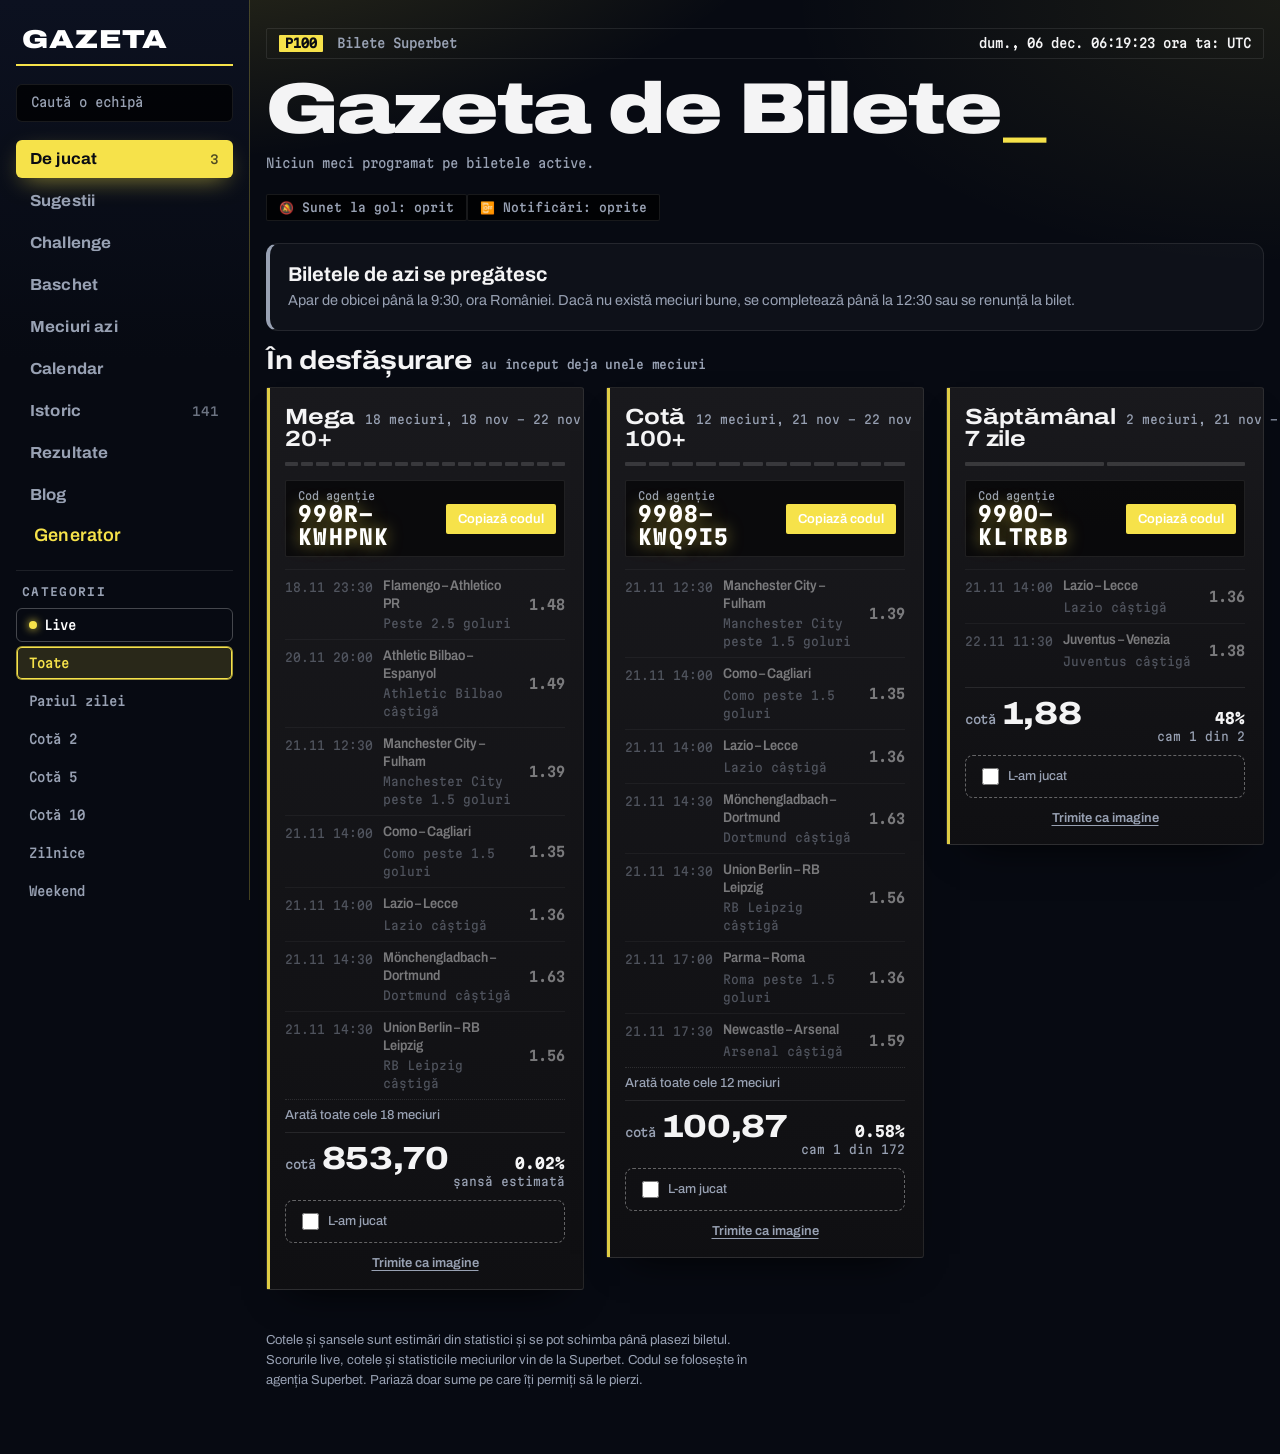
==== index.html @ df2052eb "Site: paletă bleumarin + galben pe tot site-ul Co-Authored-By: Claude Sonnet 5.5 <noreply@anthropic." ====
<!doctype html>
<html lang="ro">
<head>
<meta charset="utf-8">
<meta name="viewport" content="width=device-width, initial-scale=1, viewport-fit=cover">
<title>Gazeta de Bilete</title>
<meta name="theme-color" content="#070a12">
<meta name="description" content="Biletele zilnice, codurile de agenție și scorurile live.">
<link rel="manifest" href="manifest.webmanifest">
<link rel="icon" type="image/png" sizes="192x192" href="icon-192.png">
<link rel="apple-touch-icon" href="icon-192.png">
<meta name="apple-mobile-web-app-capable" content="yes">
<meta name="apple-mobile-web-app-status-bar-style" content="black-translucent">
<meta name="apple-mobile-web-app-title" content="Gazeta">
<link rel="preconnect" href="https://fonts.googleapis.com">
<link rel="preconnect" href="https://fonts.gstatic.com" crossorigin>
<link href="https://fonts.googleapis.com/css2?family=Archivo:wdth,wght@62..125,400..900&family=Martian+Mono:wdth,wght@87.5..112.5,400..700&display=swap" rel="stylesheet">
<link rel="stylesheet" href="style.css?v=83">
</head>
<body>
<div class="wrap">
  <div class="ttx" aria-hidden="true"><span class="pg">P100</span><span class="nm">Bilete Superbet</span><span class="ck" id="ttx-ck"></span></div>
  <header class="head">
    <div>
      <h1>Gazeta de Bilete</h1>
      <p class="next" id="next">Se încarcă biletele…</p>
    </div>
    <div class="board" aria-label="Scor bilete">
      <div class="p"><b id="s-p">–</b><span>de jucat</span></div>
      <div class="w"><b id="s-w">–</b><span>câștigate</span></div>
      <div class="l"><b id="s-l">–</b><span>pierdute</span></div>
    </div>
  </header>

  <div class="bar">
    <div class="tabs" role="tablist" id="tabs">
      <button role="tab" data-tab="p" aria-selected="true">De jucat<span class="n" id="n-p"></span></button>
      <button role="tab" data-tab="s" aria-selected="false">Sugestii</button>
      <button role="tab" data-tab="x" aria-selected="false">Challenge</button>
      <button role="tab" data-tab="k" aria-selected="false">Baschet<span class="n" id="n-k"></span></button>
      <button role="tab" data-tab="m" aria-selected="false">Meciuri azi</button>
      <button role="tab" data-tab="c" aria-selected="false">Calendar</button>
      <button role="tab" data-tab="h" aria-selected="false">Istoric<span class="n" id="n-h"></span></button>
      <button role="tab" data-tab="r" aria-selected="false">Rezultate</button>
      <button role="tab" data-tab="b" aria-selected="false">Blog</button>
      <a class="tablink" href="generator.html">Generator</a>
    </div>
    <div class="chips" id="chips" aria-label="Tip bilet"></div>
    <input class="search" id="q" type="search" placeholder="Caută o echipă" aria-label="Caută o echipă">
  </div>

  <main id="list"></main>

  <footer>Cotele și șansele sunt estimări din statistici și se pot schimba până plasezi biletul. Scorurile live, cotele și statisticile meciurilor vin de la Superbet. Codul se folosește în agenția Superbet. Pariază doar sume pe care îți permiți să le pierzi.</footer>
</div>

<div class="sheet" id="sheet" hidden>
  <div class="sheet-bg" data-close></div>
  <div class="sheet-card" role="dialog" aria-modal="true" aria-labelledby="sh-title">
    <button class="sheet-x" type="button" data-close aria-label="Închide">×</button>
    <div id="sheet-body"></div>
  </div>
</div>

<div class="toast" id="toast" role="status"></div>
<script src="app.js?v=83"></script>
</body>
</html>
---- style.css ----
:root{
  --pitch:#070a12; --pitch-2:#0e131f; --line:rgba(255,255,255,.09);
  --chalk:#f4f4f5; --chalk-dim:#98a1b3;
  --paper:#0e131f; --ink:#f4f4f5; --ink-dim:#98a1b3; --rule:rgba(255,255,255,.12); --dark:#05070d;
  --flood:#f6e24a; --cyan:#f6e24a; --pitch-deep:#05070d; --won:#18c97f; --lost:#ff6b4a;
  --display:"Archivo",system-ui,sans-serif;
  --ui:"Archivo",system-ui,sans-serif;
  --slip:"Martian Mono",ui-monospace,Menlo,Consolas,monospace;
}
*{box-sizing:border-box}
[hidden]{display:none!important}
html{-webkit-text-size-adjust:100%}
body{margin:0;min-height:100vh;color:var(--chalk);font:16px/1.5 var(--ui);
  background:radial-gradient(900px 420px at 15% -120px,rgba(246,226,74,.16),transparent 70%),linear-gradient(rgba(255,255,255,.045) 1px,transparent 1px) 0 0/32px 32px,linear-gradient(90deg,rgba(255,255,255,.045) 1px,transparent 1px) 0 0/32px 32px,var(--pitch);background-attachment:fixed;}
button{font:inherit;color:inherit}
:focus-visible{outline:2px solid var(--flood);outline-offset:2px}
.wrap{max-width:1180px;margin:0 auto;padding:28px 16px 64px}

/* header / scoreboard */
.head{display:grid;grid-template-columns:1fr auto;gap:20px 32px;align-items:end;margin-bottom:28px}
h1{font:800 clamp(44px,9vw,84px)/.86 var(--display);margin:0;letter-spacing:-.01em;text-transform:none}
.next{margin-top:12px;color:var(--chalk-dim);font-size:15px;max-width:52ch}
.next strong{color:var(--chalk);font-weight:600}
.next .cd{color:var(--flood);font-weight:600;font-variant-numeric:tabular-nums}
.board{display:flex;align-items:stretch;border:1px solid var(--line);border-radius:10px;background:rgba(0,0,0,.25);overflow:hidden}
.board div{padding:10px 18px;text-align:center}
.board div+div{border-left:1px solid var(--line)}
.board b{display:block;font:700 44px/1 var(--display);font-variant-numeric:tabular-nums}
.board span{font-size:13px;color:var(--chalk-dim)}
.board .w b{color:#3ee39a}.board .l b{color:#ff7380}
.board .p b{color:var(--flood)}

/* controls */
.bar{display:flex;flex-wrap:wrap;gap:10px 16px;align-items:center;margin-bottom:22px;position:sticky;top:0;z-index:5;padding:10px 0;background:linear-gradient(var(--pitch) 70%,transparent)}
.tabs{display:flex;background:rgba(0,0,0,.3);border-radius:999px;padding:4px}
.tabs button{border:0;background:none;padding:8px 18px;border-radius:999px;cursor:pointer;font:600 18px/1 var(--display);letter-spacing:.01em;color:var(--chalk-dim)}
.tabs button[aria-selected=true]{background:var(--chalk);color:var(--pitch)}
.tabs .n{font-weight:500;opacity:.7;margin-left:4px}
.chips{display:flex;gap:6px;flex-wrap:wrap}
.chips button{border:1px solid var(--line);background:none;border-radius:999px;padding:5px 12px;font-size:14px;cursor:pointer;color:var(--chalk-dim)}
.chips button[aria-pressed=true]{border-color:var(--flood);color:var(--flood)}
.search{margin-left:auto;flex:0 1 220px;min-width:150px;background:rgba(0,0,0,.3);border:1px solid var(--line);border-radius:999px;color:var(--chalk);padding:8px 14px;font:inherit;font-size:14px}
.search::placeholder{color:var(--chalk-dim)}

/* day groups */
.day{margin:6px 0 30px}
.day h2{font:700 26px/1 var(--display);margin:0 0 14px;display:flex;flex-wrap:wrap;align-items:baseline;gap:4px 10px}
.day h2 small{font:500 15px var(--ui);color:var(--chalk-dim)}
.grid{display:grid;grid-template-columns:repeat(auto-fill,minmax(310px,1fr));gap:22px;align-items:start}

/* the slip */
.slip{position:relative;background:var(--paper);color:var(--ink);font-family:var(--slip);font-size:13px;
  padding:18px 18px 26px;border-radius:4px 4px 0 0;box-shadow:0 14px 30px -18px rgba(0,0,0,.7);
  --zz:8px;
  -webkit-mask:linear-gradient(#000 0 0) top/100% calc(100% - var(--zz)) no-repeat,
    conic-gradient(from -45deg at bottom,#0000,#000 1deg 89deg,#0000 90deg) bottom/calc(2*var(--zz)) var(--zz) repeat-x;
          mask:linear-gradient(#000 0 0) top/100% calc(100% - var(--zz)) no-repeat,
    conic-gradient(from -45deg at bottom,#0000,#000 1deg 89deg,#0000 90deg) bottom/calc(2*var(--zz)) var(--zz) repeat-x;}
.slip-top{display:flex;justify-content:space-between;align-items:baseline;gap:10px}
.slip-tip{font:700 22px/1 var(--display);letter-spacing:.01em}
.slip-date{color:var(--ink-dim);font-size:12px;white-space:nowrap}
.code{margin:14px 0 12px;display:flex;align-items:center;gap:10px;border:1.5px dashed var(--rule);border-radius:6px;padding:8px 8px 8px 12px}
.code .lbl{font-size:11px;color:var(--ink-dim);line-height:1.2}
.code .pin{font-size:21px;font-weight:700;letter-spacing:.06em;line-height:1.1}
.code button{margin-left:auto;border:0;background:var(--ink);color:var(--paper);border-radius:5px;padding:8px 12px;font:600 13px var(--ui);cursor:pointer;white-space:nowrap}
.code button.ok{background:var(--won)}
.code.none{color:var(--ink-dim);font-size:12px;justify-content:center}
.legs{list-style:none;margin:0;padding:0}
.legs li{display:grid;grid-template-columns:auto 1fr auto;gap:2px 10px;padding:7px 0;border-top:1px dotted var(--rule)}
.legs .t{color:var(--ink-dim);font-size:12px;padding-top:1px;font-variant-numeric:tabular-nums}
.legs .m{font-family:var(--ui);font-weight:600;font-size:14px;line-height:1.25}
.legs .s{grid-column:2;color:#a3abbb;font-size:12px}
.legs .o{grid-row:1/3;grid-column:3;font-weight:600;font-size:14px;align-self:center}
.legs li.past{opacity:.45}
.more{display:block;width:100%;border:0;border-top:1px dotted var(--rule);background:none;padding:8px 0 0;font:500 13px var(--ui);color:var(--ink-dim);cursor:pointer;text-align:left}
.tot{margin-top:10px;padding-top:10px;border-top:2px solid var(--ink);display:flex;justify-content:space-between;align-items:baseline}
.tot .c{font:800 32px/1 var(--display)}
.tot .c small{font:500 12px var(--slip);color:var(--ink-dim);margin-right:6px}
.tot .p{text-align:right;font-size:12px;color:var(--ink-dim);line-height:1.3}
.tot .p b{display:block;color:var(--ink);font-size:15px}
.rez{margin-top:10px;font-size:12px;color:#a3abbb;line-height:1.45}
.tot{position:relative}
.stamp{position:absolute;top:2px;right:0;transform:rotate(-12deg);font:800 24px/1 var(--display);letter-spacing:.06em;
  padding:5px 10px;border:3px solid currentColor;border-radius:6px;opacity:.82;pointer-events:none;mix-blend-mode:multiply}
.stamp.won{color:var(--won)}.stamp.lost{color:var(--lost)}
.slip.settled .code{opacity:.55}
.slip.settled .code button{display:none}
.slip.settled .tot .p{visibility:hidden}
@media (prefers-reduced-motion:no-preference){
  .stamp{animation:thump .45s cubic-bezier(.2,1.6,.4,1) both;animation-delay:var(--d,0s)}
  @keyframes thump{from{transform:rotate(-12deg) scale(1.8);opacity:0}to{transform:rotate(-12deg) scale(1);opacity:.82}}
}

/* live */
.legs .lv{grid-column:2;font:600 12px var(--ui);display:none}
.legs .lv.on{display:block}
.legs .lv.live{color:#ffb547}.legs .lv.fin{color:var(--ink-dim)}
.legs li[data-res] .o::after{display:inline-block;width:16px;margin-left:6px;text-align:center;font-family:var(--ui);font-weight:800}
.legs li[data-res=won] .o::after{content:"✓";color:var(--won)}
.legs li[data-res=lost] .o::after{content:"✗";color:var(--lost)}
.legs li[data-res=ok] .o::after{content:"●";color:var(--won);font-size:11px}
.legs li[data-res=no] .o::after{content:"●";color:var(--lost);font-size:11px}
.legs li[data-res=lost] .m{text-decoration:line-through;text-decoration-color:var(--lost)}

.legs li.livenow{background:linear-gradient(90deg,rgba(242,194,48,.18),transparent 70%);margin:0 -6px;padding-left:6px;padding-right:6px}
@media (prefers-reduced-motion:no-preference){.legs li[data-res=ok] .o::after,.legs li[data-res=no] .o::after{animation:blink 1.6s ease-in-out infinite}@keyframes blink{50%{opacity:.25}}}
.prog{margin-top:10px;font:600 13px var(--ui);display:none;padding:7px 10px;border-radius:6px;background:rgba(255,255,255,.07)}
.prog.on{display:block}
.prog.bad{background:#fde0e2;color:#b51f2c}.prog.good{background:#d4f3e5;color:#007a4d}
.dot{display:inline-block;width:8px;height:8px;border-radius:50%;background:#e04f3f;margin-right:6px;vertical-align:1px}
@media (prefers-reduced-motion:no-preference){.dot{animation:blink 1.2s infinite}}

.legs li[data-res=won]{background:linear-gradient(90deg,rgba(33,137,79,.16),transparent 75%);box-shadow:inset 3px 0 var(--won);margin:0 -6px;padding-left:9px;padding-right:6px;opacity:1}
.legs li[data-res=lost]{background:linear-gradient(90deg,rgba(198,61,51,.16),transparent 75%);box-shadow:inset 3px 0 var(--lost);margin:0 -6px;padding-left:9px;padding-right:6px}
.legs li[data-res=won] .lv{color:var(--won)}.legs li[data-res=lost] .lv{color:var(--lost)}
.prog .cnt{display:flex;flex-wrap:wrap;gap:4px 12px}
.prog .cw{color:var(--won)}.prog .cl{color:var(--lost)}.prog .co{color:#ffb547}.prog .ct{color:var(--ink-dim)}
.prog .why{margin-top:3px;font-weight:500}
.prog.bad,.prog.good{background:rgba(255,255,255,.07);color:var(--ink)}

.empty{border:1.5px dashed var(--line);border-radius:10px;padding:28px;text-align:center;color:var(--chalk-dim)}
.err{background:rgba(198,61,51,.15);border:1px solid rgba(198,61,51,.5);border-radius:10px;padding:16px;color:#ffd5d0}
footer{margin-top:40px;color:var(--chalk-dim);font-size:13px;max-width:70ch;line-height:1.55}
.toast{position:fixed;left:50%;bottom:22px;transform:translate(-50%,20px);background:var(--flood);color:#0a0c12;font-weight:600;padding:10px 16px;border-radius:999px;opacity:0;transition:.2s;pointer-events:none;z-index:9}
.toast.on{opacity:1;transform:translate(-50%,0)}

@media (max-width:640px){
  .head{grid-template-columns:1fr}
  .board{justify-self:stretch}.board div{flex:1;padding:8px 6px}.board b{font-size:34px}
  .search{margin-left:0;flex:1 1 100%}
  .chips{flex-wrap:nowrap;overflow-x:auto;width:100%;scrollbar-width:none;padding-bottom:2px}
  .chips button{flex:0 0 auto}
  .grid{grid-template-columns:1fr}
}

/* ---- v7: tabs on phones, calendar, builder, sheet ---- */
.legs li{cursor:pointer}
.legs li:hover .m{text-decoration:underline;text-decoration-thickness:1px;text-underline-offset:2px}
.legs li[data-res=lost]:hover .m{text-decoration:line-through}
.slip-tip .sport{font:600 11px var(--ui);background:var(--ink);color:var(--paper);border-radius:4px;padding:2px 6px;margin-left:8px;vertical-align:4px}
.slip.cal{padding-bottom:22px}
.slip.cal .legs li:first-child{border-top:0}
.slip.cal .legs .s{font-size:11.5px;color:var(--ink-dim)}
.intro{color:var(--chalk-dim);max-width:62ch;margin:0 0 20px}
.livebadge{color:#ffb3a8;font-weight:600}
body.noscroll{overflow:hidden}

/* builder */

/* sheet */
.sheet{position:fixed;inset:0;z-index:20;display:flex;align-items:flex-end;justify-content:center}
.sheet-bg{position:absolute;inset:0;background:rgba(5,15,10,.6)}
.sheet-card{position:relative;background:var(--paper);color:var(--ink);width:min(560px,100%);max-height:88vh;overflow:auto;border-radius:14px 14px 0 0;padding:22px 20px calc(24px + env(safe-area-inset-bottom))}
@media (min-width:700px){.sheet{align-items:center}.sheet-card{border-radius:14px}}
@media (prefers-reduced-motion:no-preference){.sheet-card{animation:up .22s ease-out}@keyframes up{from{transform:translateY(30px);opacity:0}}}
.sheet-x{position:absolute;top:10px;right:12px;border:0;background:none;font-size:28px;line-height:1;cursor:pointer;color:var(--ink-dim);padding:4px 8px}
.sheet h3{font:700 28px/1.05 var(--display);margin:0 36px 4px 0}
.sheet .when{margin:0;color:var(--ink-dim);font-size:14px}
.sh-live{margin-top:8px;font:600 15px var(--ui);color:#ffb547}
.sh-live:empty{display:none}
.sh-sec{margin-top:16px}
.sh-sec h4{font:600 13px var(--ui);color:var(--ink-dim);margin:14px 0 6px}
.sh-picks{list-style:none;margin:0;padding:0;font-size:14px}
.sh-picks li{display:flex;justify-content:space-between;gap:10px;padding:6px 0;border-top:1px dotted var(--rule)}
.sh-picks .k{font-weight:600}.sh-picks .v{font-family:var(--slip);font-size:13px}
.sheet .why{margin:0 0 6px;font-size:14px;line-height:1.45}
.sheet .note{color:var(--ink-dim);font-size:13px}
.sheet .comp,.sheet .ref{font-size:14px;margin:6px 0}
.sh-stats{display:grid;gap:10px}
.sh-stats .row{display:grid;grid-template-columns:3.5em 1fr 3.5em;align-items:center;row-gap:4px;font-size:13px}
.sh-stats .row .a{font:600 14px var(--slip)}.sh-stats .row .b{font:600 14px var(--slip);text-align:right}
.sh-stats .row .l{text-align:center;color:#a3abbb}
.sh-stats .row.hd span{font:600 12px var(--ui);color:var(--ink-dim)}
.sh-stats .row.hd .a,.sh-stats .row.hd .b{white-space:nowrap;overflow:visible}
.sh-stats .row.hd{grid-template-columns:1fr 1fr}.sh-stats .row.hd .l{display:none}
.bar2{grid-column:1/4;display:flex;gap:3px;height:5px}
.bar2 i{display:block;border-radius:3px}.bar2 .ba{background:var(--ink)}.bar2 .bb{background:#77777f}
.blist{font:13px/1.55 var(--slip);background:rgba(255,255,255,.07);border-radius:6px;padding:10px 12px;white-space:pre-wrap;margin:10px 0 12px}
.btnrow{display:flex;gap:8px;flex-wrap:wrap}
.btn{background:var(--ink);color:var(--paper)}
.btn.ghost{color:var(--ink)}

@media (max-width:640px){
  .tabs{width:100%;overflow-x:auto;scrollbar-width:none}
  .tabs button{flex:0 0 auto;padding:8px 14px;font-size:17px}
  .wrap{padding-bottom:110px}
}

/* ---- v8: hero, meter, ticker, goal, share, confetti ---- */
.hero{position:relative;display:grid;grid-template-columns:1fr auto;gap:18px 28px;align-items:center;margin:4px 0 34px;padding:24px 24px 20px;border-radius:16px;
  background:var(--flood);color:#0a0c12;box-shadow:0 20px 40px -24px rgba(0,0,0,.8);overflow:hidden}
.hero::after{content:"";position:absolute;right:-60px;top:-60px;width:220px;height:220px;border-radius:50%;border:28px solid rgba(255,255,255,.18);pointer-events:none}
.hero-k{font:600 14px var(--ui);opacity:.75}
.hero-tip{font:800 clamp(30px,5vw,44px)/1 var(--display);margin:2px 0 12px}
.hero-cd{display:flex;gap:8px}
.hero-cd .u{background:#0a0c12;color:var(--flood);border-radius:10px;min-width:64px;padding:8px 6px 6px;text-align:center}
.hero-cd b{display:block;font:800 40px/1 var(--display);font-variant-numeric:tabular-nums}
.hero-cd span{font:500 11px var(--ui);color:rgba(255,255,255,.25)}
.hero-sub{margin-top:10px;font:500 14px var(--ui)}
.hero-r{display:flex;flex-direction:column;align-items:flex-end;gap:10px;position:relative;z-index:1}
.hero-nums{display:flex;gap:18px;text-align:right}
.hero-nums b{display:block;font:800 46px/1 var(--display)}
.hero-nums span{font:500 13px var(--ui);opacity:.75}
.hero-code{border:0;background:#0a0c12;color:#ffffff;border-radius:10px;padding:8px 14px;cursor:pointer;display:flex;gap:10px;align-items:baseline}
.hero-code span{font:500 12px var(--ui);color:rgba(255,255,255,.25)}.hero-code b{font:700 20px var(--slip);letter-spacing:.05em}
.hero-legs{grid-column:1/-1;display:flex;flex-wrap:wrap;gap:6px}
.hero-legs .hl{background:rgba(29,31,28,.1);border-radius:999px;padding:5px 12px;font:500 13px var(--ui)}
.hero-legs .hl i{font-style:normal;font-family:var(--slip);font-size:12px;opacity:.7;margin-right:6px}
.hero-legs .hl b{margin-left:4px}
.hero .why1{grid-column:1/-1;margin:0;font:500 15px/1.45 var(--ui);max-width:70ch}
@media (max-width:640px){.hero{grid-template-columns:1fr;padding:20px 16px}.hero-r{align-items:flex-start}.hero-nums{text-align:left}.hero-cd .u{min-width:56px}.hero-cd b{font-size:34px}}

.meter{display:flex;gap:3px;margin:12px 0 0}
.meter i{flex:1;height:6px;border-radius:3px;background:rgba(255,255,255,.14)}
.meter i.w{background:var(--won)}.meter i.l{background:var(--lost)}
.meter i.lv{background:#f5b700}.meter i.ln{background:#e07a3a}
@media (prefers-reduced-motion:no-preference){.meter i.lv,.meter i.ln{animation:blink 1.4s infinite}}

.share{display:block;margin:12px auto 0;border:0;background:none;color:var(--ink-dim);font:600 13px var(--ui);cursor:pointer;text-decoration:underline;text-underline-offset:3px}
.snd{margin-top:8px;border:1px solid var(--line);background:rgba(0,0,0,.25);color:var(--chalk-dim);border-radius:999px;padding:5px 12px;font:500 13px var(--ui);cursor:pointer}
.snd[aria-pressed=true]{color:var(--flood);border-color:var(--flood)}

.ticker{position:sticky;top:0;z-index:12;display:flex;align-items:center;gap:10px;background:#0b0f1a;border-bottom:1px solid var(--line);padding:6px 12px;overflow:hidden}
.tk-l{font:700 13px var(--ui);color:#ff8a7e;white-space:nowrap}
.tk-row{display:flex;gap:8px;overflow-x:auto;scrollbar-width:none}
.tk{flex:0 0 auto;border:1px solid var(--line);background:rgba(255,255,255,.04);border-radius:999px;padding:4px 12px;color:var(--chalk);font:500 13px var(--ui);display:flex;gap:6px;align-items:baseline;cursor:pointer}
.tk b{color:var(--flood);font-variant-numeric:tabular-nums}.tk i{font-style:normal;color:var(--chalk-dim);font-size:12px}
.ticker + .wrap .bar{top:38px}

.goal{position:fixed;left:50%;top:18%;transform:translate(-50%,0) scale(.6);opacity:0;pointer-events:none;z-index:30;text-align:center;
  background:#0a0c12;color:#ffffff;border:3px solid var(--flood);border-radius:18px;padding:18px 28px;box-shadow:0 30px 60px -20px rgba(0,0,0,.8)}
.goal .g-big{font:800 72px/1 var(--display);color:var(--flood);letter-spacing:.04em}
.goal .g-who{font:600 18px var(--ui);margin-top:6px}
.goal .g-sc{font:600 16px var(--slip);margin-top:4px;color:rgba(255,255,255,.25)}
.goal.on{animation:goalin 4.2s cubic-bezier(.2,1.4,.4,1) both}
@keyframes goalin{0%{opacity:0;transform:translate(-50%,0) scale(.6)}8%{opacity:1;transform:translate(-50%,0) scale(1.06)}14%{transform:translate(-50%,0) scale(1)}85%{opacity:1}100%{opacity:0;transform:translate(-50%,-20px) scale(1)}}
@media (prefers-reduced-motion:reduce){.goal.on{animation:none;opacity:1;transform:translate(-50%,0)}}
.legs li.goalflash{animation:gf 1.2s ease-out 3}
@keyframes gf{0%{background:rgba(242,194,48,.65)}100%{background:transparent}}
.legs li.flash{animation:gf 1.2s ease-out 1}
.slip.winner{box-shadow:0 0 0 3px var(--won),0 14px 30px -18px rgba(0,0,0,.7)}
.confetti{position:fixed;inset:0;pointer-events:none;z-index:40}
.code .wait{font:500 13px var(--ui);color:var(--ink-dim)}

/* meciurile zilei */
.slip.games .legs li{grid-template-columns:auto minmax(0,1fr)}
.slip.games .legs .o{grid-row:auto;grid-column:2;align-self:start;font:600 12.5px var(--slip);color:var(--ink)}
.slip.games .legs .o:empty{display:none}
.slip.games .legs .s{min-width:0}
.legs .s .fm{display:flex;align-items:center;gap:6px;margin-top:4px}
.legs .s .fm>i{font-style:normal;color:var(--ink-dim)}
.form{display:inline-flex;gap:2px}
.form b{display:inline-grid;place-items:center;width:15px;height:15px;border-radius:3px;font:700 9.5px var(--ui);color:#fff;background:#98a1b3}
.form b.w{background:var(--won)}.form b.l{background:var(--lost)}.form b.d{background:#98a1b3}.form b.n{background:transparent;color:var(--ink-dim)}
.sh-picks li .form b{width:20px;height:20px;font-size:11px}
.sh-picks .k small{font-weight:400;color:var(--ink-dim)}
.sh-odds{list-style:none;margin:0;padding:0;display:grid;gap:6px}
.sh-odds li{position:relative;display:grid;grid-template-columns:1fr auto 3.6em;gap:10px;align-items:center;padding:7px 10px;border-radius:6px;background:rgba(255,255,255,.07);overflow:hidden;font-size:13.5px}
.sh-odds li>i{position:absolute;left:0;top:0;bottom:0;background:rgba(33,137,79,.18);z-index:0}
.sh-odds li>span{position:relative;z-index:1}
.sh-odds .k{font-weight:600}.sh-odds .p{font:700 14px var(--slip)}.sh-odds .v{font:500 13px var(--slip);color:var(--ink-dim);text-align:right}
.note.small{font-size:12px}
#list>.note.small{color:var(--chalk-dim);margin-top:4px}

/* biletul zilei live */
.hero-k .hero-livetag{display:inline-flex;align-items:center;gap:6px;margin-left:10px;background:#0a0c12;color:#ff6b5e;font:700 12px var(--ui);letter-spacing:.06em;padding:2px 9px;border-radius:999px;vertical-align:middle}
.hero-livetag .dot{width:7px;height:7px;border-radius:50%;background:#ff6b5e;animation:heropulse 1.4s ease-in-out infinite}
@keyframes heropulse{50%{opacity:.25}}
@media (prefers-reduced-motion:reduce){.hero-livetag .dot{animation:none}}
.hero-state{display:flex;flex-wrap:wrap;gap:8px 14px;margin-top:4px;font:600 15px var(--ui)}
.hero-state .cw{color:#007a4d}.hero-state .cl{color:#b51f2c}.hero-state .co{color:#0a0c12}.hero-state .ct{color:#0a0c12;opacity:.75;font-weight:500}
.hero-legs .hl .sc{font-style:normal;font:700 12px var(--slip);margin-left:8px}
.hero-legs .hl .sc:empty{display:none}
.hero-legs .hl.lv{background:#0a0c12;color:#ffffff}
.hero-legs .hl.w{background:rgba(33,137,79,.22)}
.hero-legs .hl.l{background:rgba(198,61,51,.22);text-decoration:line-through;text-decoration-thickness:1px}
.hero-legs .hl{cursor:pointer;transition:background .15s}
.hero-legs .hl:hover{background:rgba(29,31,28,.2)}
.hero-legs .hl.lv:hover{background:#000}
.hero-legs .hl:focus-visible{outline:2px solid #0a0c12;outline-offset:2px}

/* cote vs statistici */
.sh-odds li{grid-template-columns:1fr 3.2em 4.6em 3.6em}
.sh-odds li.hd{background:none;padding:0 10px;font:500 11px var(--ui);color:var(--ink-dim);text-transform:uppercase;letter-spacing:.04em}
.sh-odds li.hd .p,.sh-odds li.hd .st,.sh-odds li.hd .v{font:inherit;text-align:right;color:inherit}
.sh-odds .p{text-align:right}
.sh-odds .k small{display:block;font:500 11.5px var(--ui);color:var(--ink-dim);margin-top:1px}
.sh-odds .st{font:700 14px var(--slip);text-align:right;color:var(--ink)}
.sh-odds .st.val{color:#fff;background:var(--won);border-radius:4px;padding:1px 5px;justify-self:end}
.sh-odds .st.low{color:var(--lost)}
.sh-odds li.val{box-shadow:inset 3px 0 0 var(--won)}
.sh-odds li>.tick{position:absolute;top:4px;bottom:4px;width:2px;background:var(--ink);opacity:.45;z-index:0;transform:translateX(-1px)}

/* ---------- cote și formă (fereastra meciului) ---------- */
.mkt .mk-intro{margin:0 0 10px;font:400 13.5px/1.45 var(--ui);color:#a3abbb}
.mkt .mk-intro b{font-weight:600;color:var(--ink)}
.mkt .mk-live{margin:0 0 12px;padding:8px 12px;border-radius:8px;background:#fbe9c2;color:#6b4a00;font:500 13.5px/1.4 var(--ui)}
.mk-group{display:grid;gap:10px;margin-top:16px}
.mk-group>h5{margin:0;font:800 19px/1 var(--display);letter-spacing:.01em;color:var(--ink)}
.mk{background:#fff;border:1px solid rgba(255,255,255,.12);border-radius:12px;padding:12px 14px;display:grid;gap:10px}
.mk.val{border-color:var(--won);box-shadow:inset 4px 0 0 var(--won)}
.mk-out{display:grid;gap:6px;padding-bottom:10px;border-bottom:1px dashed rgba(255,255,255,.12)}
.mk-out:last-of-type{border-bottom:0;padding-bottom:0}
.mk-out.val{box-shadow:inset 4px 0 0 var(--won);padding-left:14px;margin-left:-14px}
.mk-h{display:flex;justify-content:space-between;align-items:baseline;gap:10px}
.mk-t{font:600 15px/1.25 var(--ui);color:var(--ink)}
.mk-o{font:700 15px var(--slip);color:var(--ink);background:rgba(255,255,255,.08);border-radius:6px;padding:2px 8px;white-space:nowrap}
.mk-bars{display:grid;gap:5px}
.mk-bar{display:grid;grid-template-columns:5.6em 1fr 2.8em;align-items:center;gap:8px;font:500 12.5px var(--ui);color:var(--ink-dim)}
.mk-bar .track{height:10px;border-radius:99px;background:rgba(255,255,255,.06);overflow:hidden}
.mk-bar .track i{display:block;height:100%;border-radius:99px}
.mk-bar.od .track i{background:#77777f}
.mk-bar.fo .track i{background:var(--won)}
.mk-bar b{font:700 13px var(--slip);color:var(--ink);text-align:right}
.mk-teams{display:grid;gap:5px;padding-top:2px}
.mk-cap{font:500 12px var(--ui);color:var(--ink-dim)}
.mk-team{display:grid;grid-template-columns:minmax(0,5.6em) 1fr auto;align-items:center;gap:8px;font:500 13px var(--ui)}
.mk-team .tn{font-weight:600;color:var(--ink);overflow:hidden;text-overflow:ellipsis;white-space:nowrap}
.mk-team .tc{font:600 12.5px var(--slip);color:var(--ink);white-space:nowrap}
.dots{display:flex;gap:4px;flex-wrap:wrap}
.dots i{width:12px;height:12px;border-radius:50%;border:2px solid rgba(255,255,255,.25);box-sizing:border-box}
.dots i.y{background:var(--won);border-color:var(--won)}
.dots i.w{background:var(--won);border-color:var(--won)}
.dots i.d{background:rgba(255,255,255,.3);border-color:rgba(255,255,255,.3)}
.dots i.l{background:var(--lost);border-color:var(--lost)}
.mk-mean{font:500 12.5px/1.4 var(--ui);color:var(--ink-dim)}
.mk-v{font:600 13px/1.35 var(--ui);padding:6px 10px;border-radius:8px}
.mk-v.val{background:rgba(33,137,79,.12);color:#007a4d}
.mk-v.low{background:rgba(198,61,51,.1);color:#b51f2c}
.mk-v.ok{background:rgba(255,255,255,.08);color:#98a1b3}
@media (max-width:480px){.mk-bar{grid-template-columns:5.2em 1fr 2.6em}.mk-team{grid-template-columns:minmax(0,5.2em) 1fr auto}.dots i{width:10px;height:10px}}
.mk-teams.avg .mk-team{grid-template-columns:minmax(0,5.6em) 1fr auto}
.nums{display:flex;gap:3px;flex-wrap:wrap}
.nums i{font:600 11.5px/1 var(--slip);font-style:normal;min-width:20px;padding:4px 3px;text-align:center;border-radius:5px;background:rgba(255,255,255,.06);color:#98a1b3}
.nums i.y{background:var(--won);color:#fff}
.mk-team .tm{font:500 12px var(--ui);color:var(--ink-dim);white-space:nowrap}
.mk-team .tm b{font:800 20px/1 var(--display);color:var(--ink)}
.mk-sum{font:500 13px var(--ui);color:#a3abbb;padding-top:2px}
.mk-sum b{font-weight:700;color:var(--ink)}
@media (max-width:480px){.nums i{min-width:17px;font-size:10.5px}}

/* „Pe bilet” din fereastra meciului: duce la bilet */
.sh-picks li.go{cursor:pointer;border-radius:6px;transition:background .15s}
.sh-picks li.go:hover,.sh-picks li.go:focus-visible{background:rgba(255,255,255,.07);outline:none}
.sh-picks li.go .arr{margin-left:8px;color:var(--ink-dim);font-weight:700}
.slip.flash{animation:slipflash 2.2s ease-out}
@keyframes slipflash{0%,30%{box-shadow:0 0 0 4px var(--flood),0 10px 30px rgba(0,0,0,.35)}100%{box-shadow:0 0 0 0 transparent}}
@media (prefers-reduced-motion:reduce){.slip.flash{animation:none;outline:4px solid var(--flood)}}
.sh-picks li.go{justify-content:flex-start;padding:6px 6px;margin:0 -6px}
.sh-picks li.go .v{margin-left:auto}
/* antet: meciul următor și „live acum” se pot apăsa */
.next .nextm{all:unset;cursor:pointer;color:var(--chalk);font-weight:600;text-decoration:underline;text-decoration-color:rgba(233,239,233,.35);text-underline-offset:3px}
.next .nextm:hover,.next .nextm:focus-visible{text-decoration-color:var(--flood);color:#fff}
.next .livebadge{all:unset;cursor:pointer;color:#ffb3a8;font-weight:600;display:inline}
.next .livebadge:hover,.next .livebadge:focus-visible{text-decoration:underline;text-underline-offset:3px}
.next .livebadge .dot{display:inline-block}
button.hero-tip{all:unset;display:block;cursor:pointer;font:800 clamp(30px,5vw,44px)/1 var(--display);margin:2px 0 12px;text-decoration:underline;text-decoration-color:rgba(29,31,28,.25);text-decoration-thickness:2px;text-underline-offset:5px}
button.hero-tip:hover,button.hero-tip:focus-visible{text-decoration-color:#0a0c12}

/* arbitru */
.refbox{margin-top:12px;background:#fff;border:1px solid rgba(255,255,255,.12);border-radius:12px;padding:10px 14px;display:grid;gap:2px}
.refbox .rb-k{font:500 11px var(--ui);text-transform:uppercase;letter-spacing:.05em;color:var(--ink-dim)}
.refbox .rb-n{font:800 20px/1.1 var(--display);color:var(--ink)}
.refbox .rb-s{font:500 13px/1.4 var(--ui);color:#a3abbb}
.mk-ref{font:600 13px/1.4 var(--ui);color:#6b4a00;background:#fbe9c2;border-radius:8px;padding:6px 10px}

/* ---- Rezultate ---- */
.rs-tiles{display:grid;grid-template-columns:repeat(auto-fit,minmax(160px,1fr));gap:12px;margin:0 0 28px}
.rs-tile{background:var(--paper);color:var(--ink);border-radius:10px;padding:16px 16px 14px}
.rs-tile b{display:block;font:800 40px/1 var(--display);font-variant-numeric:tabular-nums}
.rs-tile span{display:block;margin-top:6px;font:500 13px var(--ui);color:var(--ink-dim)}
.rs-tile.up b{color:var(--won)}.rs-tile.down b{color:var(--lost)}
.rs-strip{display:flex;flex-wrap:wrap;gap:6px}
.rs-dot{width:34px;height:34px;border-radius:8px;border:0;cursor:pointer;font:800 16px var(--ui);color:#fff}
.rs-dot.w{background:var(--won)}.rs-dot.l{background:var(--lost)}
.rs-dot:focus-visible{outline:2px solid var(--flood);outline-offset:2px}
.rs-table{overflow-x:auto;background:var(--paper);color:var(--ink);border-radius:10px;padding:6px 14px}
.rs-table table{width:100%;border-collapse:collapse;font:500 14px var(--ui);min-width:520px}
.rs-table th{text-align:left;font:600 12px var(--ui);color:var(--ink-dim);padding:10px 8px 8px;border-bottom:2px solid var(--ink)}
.rs-table td{padding:10px 8px;border-bottom:1px dotted var(--rule);font-variant-numeric:tabular-nums}
.rs-table tr:last-child td{border-bottom:0}
.rs-table td.n,.rs-table th+th{text-align:right}
.rs-bar{display:inline-flex;align-items:center;gap:8px;justify-content:flex-end;width:100%}
.rs-bar i{display:block;height:8px;border-radius:4px;background:var(--won);max-width:90px;min-width:2px;flex:0 0 auto}
.rs-bar em{font-style:normal;font-weight:600;min-width:3.2em;text-align:right}
.rs-note{color:var(--chalk-dim);font-size:13px;max-width:70ch;margin-top:8px}

/* ---- Sugestii ---- */
.sg-seg{display:inline-flex;background:rgba(0,0,0,.3);border-radius:999px;padding:4px;margin:0 0 18px}
.sg-seg button{border:0;background:none;color:var(--chalk-dim);font:600 15px var(--ui);padding:7px 18px;border-radius:999px;cursor:pointer}
.sg-seg button[aria-pressed=true]{background:var(--chalk);color:var(--pitch)}
.sg-grid{display:grid;grid-template-columns:repeat(auto-fill,minmax(320px,1fr));gap:18px;align-items:start}
.sg-card{background:var(--paper);color:var(--ink);border-radius:10px;padding:16px 16px 8px}
.sg-card h3{font:800 26px/1 var(--display);margin:0 0 10px;display:flex;align-items:baseline;gap:10px;flex-wrap:wrap}
.sg-card h3 small{font:500 13px var(--ui);color:var(--ink-dim)}
.sg-list{list-style:none;margin:0;padding:0;counter-reset:sg}
.sg-list li{padding:10px 0 10px 30px;border-top:1px dotted var(--rule);position:relative;cursor:pointer;counter-increment:sg}
.sg-list li::before{content:counter(sg);position:absolute;left:0;top:11px;width:20px;height:20px;border-radius:50%;background:var(--ink);color:var(--paper);font:700 12px/20px var(--ui);text-align:center}
.sg-list li:hover .m{text-decoration:underline;text-underline-offset:2px}
.sg-list li:focus-visible{outline:2px solid var(--flood);outline-offset:2px}
.sg-top{display:flex;align-items:baseline;gap:8px}
.sg-top .t{font:500 12px var(--slip);color:var(--ink-dim);font-variant-numeric:tabular-nums}
.sg-top .m{font:600 15px var(--ui);flex:1;min-width:0}
.sg-p{font:800 20px/1 var(--display);color:var(--won);font-variant-numeric:tabular-nums}
.sg-mid{display:flex;flex-wrap:wrap;align-items:baseline;gap:4px 10px;margin-top:3px;font-size:13px}
.sg-mid b{font:600 13px var(--ui)}
.sg-mid .o{font:600 13px var(--slip)}
.sg-mid .lg{color:var(--ink-dim);margin-left:auto;font-size:12px}
.sg-why{margin:4px 0 0;font-size:12.5px;color:#a3abbb;line-height:1.4}
@media (max-width:640px){.sg-grid{grid-template-columns:1fr}}
.sg-sum{display:flex;align-items:baseline;gap:8px;margin:-6px 0 16px;color:var(--chalk-dim);font-size:15px}
.sg-sum b{font:800 30px/1 var(--display);color:var(--chalk)}
.sg-sc{font:600 13px var(--slip);background:rgba(0,0,0,.07);padding:1px 6px;border-radius:4px}
.sg-res{font:700 12px var(--ui);padding:2px 7px;border-radius:999px;color:#fff}
.sg-res.won{background:var(--won)}.sg-res.lost{background:var(--lost)}
.sg-list li[data-res=won]{box-shadow:inset 3px 0 0 var(--won)}
.sg-list li[data-res=lost]{box-shadow:inset 3px 0 0 var(--lost)}
.sg-list li[data-res=lost] .m{text-decoration:line-through;text-decoration-color:var(--lost)}
.sg-bar{display:flex;flex-wrap:wrap;align-items:center;gap:10px 14px;margin:0 0 18px}
.sg-bar .sg-seg{margin:0}
.sg-pick{background:rgba(0,0,0,.3);color:var(--chalk);border:1px solid rgba(255,255,255,.15);border-radius:999px;font:600 15px var(--ui);padding:8px 14px;max-width:100%}
.sg-pick option{color:#111}
.sg-tot{display:flex;flex-wrap:wrap;align-items:baseline;gap:4px 12px;margin:0 0 14px;color:var(--chalk-dim);font-size:14px}
.sg-tot b{color:var(--chalk);font:700 16px var(--ui)}
.sg-tot .c{font-size:13px}
.hs{margin:0 0 30px}
.hs h2{font:800 28px/1 var(--display);margin:0 0 12px;display:flex;align-items:baseline;gap:10px;flex-wrap:wrap}
.hs h2 small{font:500 14px var(--ui);color:var(--chalk-dim)}
.hs .rs-tiles{margin:0 0 12px}
.hs-dots{display:flex;align-items:center;flex-wrap:wrap;gap:6px;font-size:13px;color:var(--chalk-dim)}
.hs-dots .l{margin-right:4px}
.hs-dots i{width:14px;height:14px;border-radius:50%;display:inline-block}
.hs-dots i.w{background:var(--won)}.hs-dots i.x{background:var(--lost)}

/* ---- v39: Teletext — tabela de seară ---- */
.ttx{display:flex;gap:14px;align-items:baseline;font:500 13px/1 var(--slip);font-stretch:87.5%;color:var(--flood);margin:0 0 18px;padding:7px 10px;background:var(--pitch-deep);border-radius:4px;font-variant-numeric:tabular-nums;white-space:nowrap;overflow:hidden}
.ttx .pg{color:#0a0c12;font-weight:700}
.ttx .nm{color:var(--cyan)}
.ttx .ck{margin-left:auto}
h1{font-weight:900;font-stretch:125%;letter-spacing:-.025em;line-height:.9;color:#fff}
.slip-tip,.day h2,.tot .c,.board b,.hero-tip,.hero-nums b,.hero-cd b,.sg-card h3,.rs-tile b,.hs h2,.sg-day,.sg-sum b,.goal .g-big{font-stretch:118%;letter-spacing:-.01em}
.tabs button{font-stretch:105%;font-weight:700;font-size:16px}
.board{border:0;background:none;gap:6px;border-radius:0}
.board div{border-radius:4px;padding:10px 16px 9px}
.board div+div{border-left:0}
.board .p{background:var(--flood);color:var(--ink)}.board .p b{color:var(--ink)}.board .p span{color:var(--ink)}
.board .w{background:var(--won)}.board .w b{color:#fff}.board .w span{color:#e2fff1}
.board .l{background:var(--lost)}.board .l b{color:#fff}.board .l span{color:#ffe3e5}
.tabs{background:var(--pitch-deep)}
.tabs button[aria-selected=true]{background:var(--flood);color:var(--ink)}
.chips button[aria-pressed=true]{background:var(--flood);border-color:var(--flood);color:var(--ink)}
.search,.sg-seg,.sg-pick,.snd{background:var(--pitch-deep)}
.bar{background:linear-gradient(var(--pitch) 75%,transparent)}
.slip{font-stretch:87.5%;box-shadow:0 18px 30px -20px rgba(0,0,0,.9)}
.slip-tip{font-family:var(--display)}
.code{border-color:rgba(255,255,255,.3);background:rgba(255,255,255,.05)}
.code button{background:var(--pitch);color:#fff}
.sg-seg button[aria-pressed=true]{background:var(--flood);color:var(--ink)}
.hero{border-radius:6px}
.hero::after{border-color:rgba(0,0,0,.08)}
.hero-cd .u,.hero-code{background:var(--ink)}
a{color:var(--cyan)}
@media (max-width:480px){.ttx .nm{display:none}.ttx{font-size:12px}}

/* ---- v40: tech — terminal de pariuri ---- */
.board{display:none!important}
.head{grid-template-columns:1fr;margin-bottom:22px}
.ttx{background:transparent;border:1px solid var(--line);border-radius:2px;color:var(--cyan);padding:8px 12px}
.ttx .pg{color:var(--dark);background:var(--cyan);padding:2px 6px;margin:-2px 0;border-radius:1px}
.ttx .nm{color:var(--chalk-dim)}
.ttx .ck{color:var(--flood)}
h1{font-size:clamp(40px,8vw,72px);color:var(--chalk)}
h1::after{content:"_";color:var(--cyan);margin-left:.04em;font-weight:400}
@media (prefers-reduced-motion:no-preference){h1::after{animation:caret 1.1s steps(1) infinite}}
@keyframes caret{50%{opacity:0}}
.next{font-family:var(--slip);font-stretch:87.5%;font-size:13px}
.next .cd{color:var(--cyan)}
.tabs,.sg-seg{background:rgba(0,0,0,.75);border:1px solid var(--line);border-radius:3px;padding:3px}
.tabs button,.sg-seg button{border-radius:2px}
.tabs button[aria-selected=true],.sg-seg button[aria-pressed=true]{background:var(--cyan);color:var(--dark);box-shadow:0 0 18px rgba(246,226,74,.35)}
.tabs .n{font-family:var(--slip);font-size:12px}
.chips button{border-radius:2px;font:500 12px var(--slip);font-stretch:87.5%;padding:6px 10px;border-color:var(--line);color:var(--chalk-dim)}
.chips button[aria-pressed=true]{background:transparent;border-color:var(--cyan);color:var(--cyan);box-shadow:inset 0 0 0 1px var(--cyan)}
.search,.sg-pick{border-radius:2px;font-family:var(--slip);font-stretch:87.5%;font-size:13px;background:rgba(0,0,0,.75)}
.snd{border-radius:2px;font-family:var(--slip);font-stretch:87.5%;font-size:12px;background:rgba(0,0,0,.75)}
.bar{background:linear-gradient(var(--pitch) 78%,transparent)}
.day h2 small,.hs h2 small{font-family:var(--slip);font-stretch:87.5%;font-size:12px}
.slip,.sg-card,.rs-tile,.rs-table,.sheet-card{background:linear-gradient(180deg,rgba(26,26,30,.96),rgba(16,16,19,.96));border:1px solid var(--line);box-shadow:0 20px 40px -24px #000}
.slip{border-radius:3px;-webkit-mask:none;mask:none;padding-bottom:18px}
.slip::before{content:"";position:absolute;left:0;top:0;width:3px;height:100%;background:var(--cyan);opacity:.7}
.sg-card,.rs-tile,.rs-table{border-radius:3px}
.code{border:1px solid var(--line);border-radius:2px;background:rgba(0,0,0,.55)}
.code .pin{color:var(--flood);text-shadow:0 0 14px rgba(246,226,74,.3)}
.code button{background:var(--cyan);color:var(--dark);border-radius:2px}
.code button.ok{background:var(--won);color:var(--dark)}
.tot{border-top:1px solid var(--line)}
.legs li{border-top:1px solid rgba(255,255,255,.1)}
.legs .s{color:var(--chalk-dim)}
.meter i{border-radius:1px;height:4px}
.btn{background:var(--cyan);color:var(--dark)}
.slip-tip .sport{background:var(--cyan);color:var(--dark)}
.sg-list li::before{background:var(--cyan);color:var(--dark);border-radius:2px}
.sg-p{color:var(--won)}
.hero{border-radius:3px;color:var(--dark);box-shadow:0 0 0 1px rgba(246,226,74,.5),0 0 60px -10px rgba(246,226,74,.35)}
.hero::after{border-color:rgba(0,0,0,.07)}
.hero-cd .u,.hero-code{background:var(--dark)}
.hero-legs .hl{background:rgba(0,0,0,.1)}
.hero-legs .hl.lv:hover{background:var(--dark);color:var(--flood)}
.rs-tile b{color:var(--chalk)}
.rs-tile.up b{color:var(--won)}.rs-tile.down b{color:var(--lost)}
.prog.bad{background:rgba(255,77,94,.12);color:#ff9aa4}.prog.good{background:rgba(22,209,138,.12);color:#7ff0c2}
.sg-sc{background:rgba(255,255,255,.1)}
:focus-visible{outline-color:var(--cyan)}
.hero,.toast{--ink:#05070d;--ink-dim:#3a3a40;color:var(--dark)}
.hero-cd .u{color:var(--flood)}.hero-cd span{color:#a1a1aa}
.hero-code{color:#fff}
.stamp{mix-blend-mode:normal;opacity:1;transform:none;top:4px;font:600 12px/1 var(--slip);letter-spacing:.04em;border-width:1px;border-radius:2px;padding:5px 8px;background:rgba(0,0,0,.5)}
.stamp.won{box-shadow:0 0 14px rgba(22,209,138,.3)}.stamp.lost{box-shadow:0 0 14px rgba(255,77,94,.25)}
.hero-cd .u,.hero-code{border-radius:3px}
/* challenge */
.ch{margin:0 0 30px;padding:18px;border:1px solid var(--line);border-radius:3px;background:rgba(0,0,0,.6)}
.ch h2{font:800 28px/1 var(--display);font-stretch:118%;margin:0 0 12px;display:flex;flex-wrap:wrap;gap:4px 12px;align-items:baseline}
.ch h2 small{font:500 12px var(--slip);font-stretch:87.5%;color:var(--chalk-dim)}
.ch-set{display:inline-flex;align-items:center;gap:8px;font:500 13px var(--slip);color:var(--chalk-dim);margin:0 0 14px}
.ch-set input{width:90px;background:rgba(0,0,0,.75);border:1px solid var(--line);border-radius:2px;color:var(--flood);font:700 16px var(--slip);padding:6px 8px}
.ch-lad{list-style:none;margin:0;padding:0;display:grid;gap:4px;counter-reset:none}
.ch-lad li{display:grid;grid-template-columns:76px 1fr auto auto;gap:4px 12px;align-items:baseline;padding:8px 10px;border-left:3px solid rgba(255,255,255,.25);background:rgba(255,255,255,.04);font-size:14px}
.ch-lad li b{font:600 12px var(--slip);color:var(--chalk-dim)}
.ch-lad .m{font-weight:600}.ch-lad .o{font:600 13px var(--slip);color:var(--chalk-dim)}
.ch-lad .v{font:700 13px var(--slip);font-variant-numeric:tabular-nums;text-align:right}
.ch-lad .c{grid-column:2/-1;font:700 13px var(--slip);color:var(--flood)}
.ch-lad li.f{opacity:.55}.ch-lad li.f .m{font-weight:400;color:var(--chalk-dim)}
.ch-lad li.p{border-left-color:var(--cyan);background:rgba(246,226,74,.08)}
.ch-lad li.w{border-left-color:var(--won)}.ch-lad li.w .v{color:var(--won)}
.ch-lad li.l{border-left-color:var(--lost)}.ch-lad li.l .v{color:var(--lost)}
.ch-lad li[role=button]{cursor:pointer}
.ch-sum{margin:14px 0 4px;font-weight:600}
.ch-meta{margin:0;font:500 12px var(--slip);color:var(--chalk-dim)}
.ch-note{margin:10px 0 0;font-size:13px;color:var(--chalk-dim);max-width:70ch}
@media (max-width:640px){.ch-lad li{grid-template-columns:62px 1fr}.ch-lad .o,.ch-lad .v{grid-column:2}.ch-lad .v{text-align:left}}
.ch-types{display:flex;flex-wrap:wrap;gap:8px;margin:0 0 14px}
.ch-type{display:flex;flex-direction:column;gap:2px;text-align:left;border:1px solid var(--line);background:rgba(0,0,0,.6);border-radius:3px;padding:10px 14px;color:var(--chalk);cursor:pointer;min-width:220px}
.ch-type b{font:700 16px var(--ui)}.ch-type span{font:500 12px var(--slip);font-stretch:87.5%;color:var(--chalk-dim)}
.ch-type[aria-pressed=true]{border-color:var(--cyan);box-shadow:inset 0 0 0 1px var(--cyan),0 0 18px rgba(246,226,74,.2)}
.ch-type.soon{cursor:default;opacity:.5;border-style:dashed}
.ch-sets{display:flex;flex-wrap:wrap;gap:6px 22px}
.ch-set select{background:rgba(0,0,0,.75);border:1px solid var(--line);border-radius:2px;color:var(--flood);font:700 14px var(--slip);padding:6px 8px}
.ch-lad li.ch-out{display:block;border-left-color:var(--flood);background:rgba(246,226,74,.08);color:var(--flood);font:600 13px var(--slip);font-stretch:87.5%}
.sc-req{display:grid;grid-template-columns:repeat(auto-fit,minmax(260px,1fr));gap:8px}
.sc-card{border:1px solid var(--line);border-left:3px solid var(--flood);border-radius:2px;padding:12px 14px;background:rgba(255,255,255,.04)}
.sc-card b{display:block;font:700 17px var(--ui)}
.sc-card span{display:block;font:500 12px var(--slip);font-stretch:87.5%;color:var(--chalk-dim);margin-top:2px}
.sc-st{margin:8px 0 0;font:600 13px var(--slip);color:var(--flood)}

.vz-rows{display:grid;gap:6px;font:500 13px var(--mono,monospace)}
.vz-row{display:grid;grid-template-columns:56px 1fr 40px 92px;align-items:center;gap:10px}
.vz-bar{height:10px;background:rgba(246,226,74,.1);border-radius:2px;overflow:hidden}
.vz-bar i{display:block;height:100%;background:var(--cyan)}
.vz-row b{text-align:right;color:var(--ink)}
.vz-d,.vz-p,.vz-sum{color:var(--ink-dim)}
.vz-sum{margin:8px 0 0}

.chips .chip-live{display:inline-flex;align-items:center;gap:7px;border-color:rgba(255,77,94,.55);color:var(--lost)}
.chips .chip-live .dot{width:8px;height:8px;border-radius:50%;background:var(--lost);box-shadow:0 0 8px var(--lost);animation:lvp 1.4s ease-in-out infinite}
.chips .chip-live[aria-pressed=true]{background:var(--lost);border-color:var(--lost);color:#fff;box-shadow:0 0 16px rgba(255,77,94,.4)}
.chips .chip-live[aria-pressed=true] .dot{background:#fff;box-shadow:none}
@keyframes lvp{50%{opacity:.35}}
.chips .chip-live .dot{margin:0}

.hs-seg{margin:0 0 14px}
.hs-seg button{padding:6px 14px;font-size:14px}

.play{display:flex;flex-wrap:wrap;align-items:center;gap:8px 14px;margin:10px 0 0;padding:9px 12px;border:1px dashed rgba(255,255,255,.35);border-radius:8px;font:500 13px var(--ui);color:var(--ink-dim)}
.play.on{border-style:solid;border-color:rgba(246,226,74,.5);color:var(--ink)}
.play label{display:inline-flex;align-items:center;gap:6px;cursor:pointer}
.play input[type=checkbox]{width:17px;height:17px;accent-color:var(--cyan)}
.play input[type=number]{width:70px;background:var(--pitch);color:var(--ink);border:1px solid rgba(255,255,255,.4);border-radius:6px;padding:4px 6px;font:600 14px var(--mono,monospace)}
.pl-out{margin-left:auto;font-weight:700}.pl-out.up{color:var(--won)}.pl-out.down{color:var(--lost)}
.money,.mks{margin:22px 0 0}
.money h3,.mks h3{font:800 22px/1 var(--display);margin:0 0 4px}
.money>small,.mks>small{display:block;color:var(--ink-dim);font-size:13px;margin:0 0 12px}
.rs-tile.up b{color:var(--won)}.rs-tile.down b{color:var(--lost)}
.mks-t{margin:0 0 18px;overflow-x:auto}
.mks-t h4{font:700 15px var(--ui);margin:0 0 6px;color:var(--cyan)}
.mks-t table{width:100%;border-collapse:collapse;font:500 14px var(--ui)}
.mks-t th{text-align:right;font-weight:600;color:var(--ink-dim);font-size:12px;padding:4px 8px;border-bottom:1px solid rgba(255,255,255,.25)}
.mks-t th:first-child,.mks-t td:first-child{text-align:left}
.mks-t td{text-align:right;padding:6px 8px;border-bottom:1px solid rgba(255,255,255,.12);font-variant-numeric:tabular-nums;white-space:nowrap}
.mks-t td.up{color:var(--won)}.mks-t td.down{color:var(--lost)}
.mks-load{color:var(--ink-dim);font-size:13px}

/* ---- v56: negru + roșu, meniu în stânga pe calculator ---- */
body{background:radial-gradient(1000px 460px at 10% -160px,rgba(246,226,74,.22),transparent 70%),radial-gradient(700px 380px at 100% 0,rgba(246,226,74,.08),transparent 70%),var(--pitch);background-attachment:fixed}
.tabs button[aria-selected=true],.sg-seg button[aria-pressed=true]{color:#0a0c12;box-shadow:0 0 22px rgba(246,226,74,.45)}
.chips button[aria-pressed=true]{color:#f6e24a;border-color:#f6e24a;box-shadow:inset 0 0 0 1px #f6e24a}
.code .pin{color:#fff;text-shadow:0 0 16px rgba(246,226,74,.55)}
.code button{color:#fff}.btn{color:#0a0c12}
.ttx .pg{color:#0a0c12}
.ttx .ck{color:var(--chalk)}
.toast{color:#0a0c12}
.hero{color:#fff}
.slip::before{background:var(--flood);opacity:.9}
.chips .chip-live{border-color:rgba(255,255,255,.25);color:#fff}
.chips .chip-live .dot{background:#f6e24a;box-shadow:0 0 8px #f6e24a}
.chips .chip-live[aria-pressed=true]{background:#f6e24a;border-color:#f6e24a;color:#0a0c12}
@media (min-width:1100px){
  body{padding-left:250px}
  .wrap{max-width:1100px}
  .bar{position:fixed;left:0;top:0;bottom:0;width:250px;margin:0;z-index:20;flex-direction:column;flex-wrap:nowrap;align-items:stretch;gap:18px;
    padding:26px 16px 24px;background:linear-gradient(180deg,#0c1120,#070a12 40%);border-right:1px solid rgba(246,226,74,.25);overflow-y:auto;scrollbar-width:thin}
  .bar::before{order:-2;content:"GAZETA";font:900 26px/1 var(--display);font-stretch:125%;letter-spacing:.04em;color:#fff;padding:0 6px 12px;border-bottom:2px solid var(--flood)}
  .ticker + .wrap .bar{top:0}
  .ticker{margin-left:-250px;padding-left:262px}
  .tabs{flex-direction:column;align-items:stretch;background:none;border:0;padding:0;gap:4px;width:auto;overflow:visible}
  .tabs button{text-align:left;padding:11px 14px;border-radius:6px;font-size:16px;display:flex;justify-content:space-between;align-items:center}
  .tabs button:hover{background:rgba(255,255,255,.05)}
  .tabs button[aria-selected=true]{background:var(--flood);color:#0a0c12;box-shadow:0 8px 24px -8px rgba(246,226,74,.6)}
  .chips{flex-direction:column;flex-wrap:nowrap;gap:4px;padding-top:14px;border-top:1px solid var(--line)}
  .chips::before{content:"Categorii";font:600 11px var(--slip);text-transform:uppercase;letter-spacing:.12em;color:var(--chalk-dim);padding:0 6px 6px}
  .chips button{text-align:left;padding:8px 12px;border-radius:6px;font-size:13px;border-color:transparent}
  .chips button:hover{background:rgba(255,255,255,.05)}
  .chips button[aria-pressed=true]{background:rgba(246,226,74,.14);border-color:rgba(246,226,74,.6)}
  .search{order:-1;margin:0;flex:none;width:100%;min-width:0;border-radius:6px}
}
.hero-state .cw,.hero-state .cl,.hero-state .co{color:#fff!important}.hero-state .cl{opacity:.75}
/* v58: erou închis la culoare, roșul doar ca accent */
.hero{background:linear-gradient(135deg,#171d30 0%,#101627 60%)!important;color:#fff;border:1px solid rgba(246,226,74,.35);box-shadow:inset 4px 0 0 var(--flood),0 24px 50px -30px rgba(246,226,74,.45)}
.hero::after{border-color:rgba(246,226,74,.12)!important}
.hero-k,.hero-nums span,.hero-state .ct{color:var(--chalk-dim)!important;opacity:1}
.hero-nums b{color:#fff}
.hero-legs .hl{background:rgba(255,255,255,.06);color:#fff}
.hero-legs .hl.lv{background:rgba(246,226,74,.18);border:1px solid rgba(246,226,74,.5)}
.hero-state .cw{color:var(--won)!important}.hero-state .cl{color:var(--lost)!important;opacity:1}
.hero .why1{color:#d6d6db}
.hero-code{background:#000;border:1px solid rgba(246,226,74,.4)}

/* v60: telefon — meniu jos, ca o aplicație */
.mnav,.mpop,.sbtn{display:none}
@media (max-width:820px){
  .tabs{display:none!important}
  .mnav{display:grid;grid-template-columns:repeat(6,1fr);position:fixed;left:10px;right:10px;bottom:calc(10px + env(safe-area-inset-bottom));z-index:30;
    background:rgba(16,16,19,.92);backdrop-filter:blur(14px);-webkit-backdrop-filter:blur(14px);border:1px solid rgba(255,255,255,.1);border-radius:18px;padding:6px;box-shadow:0 14px 40px -10px #000}
  .mnav button{position:relative;display:flex;flex-direction:column;align-items:center;gap:2px;border:0;background:none;color:var(--chalk-dim);padding:7px 2px 6px;border-radius:12px;font:600 11px var(--ui);cursor:pointer}
  .mnav .ic{font-size:20px;line-height:1;filter:grayscale(1);opacity:.75}
  .mnav button.on{color:#fff;background:rgba(246,226,74,.16)}
  .mnav button.on .ic{filter:none;opacity:1}
  .mnav button.on::after{content:"";position:absolute;top:-6px;left:30%;right:30%;height:3px;border-radius:2px;background:var(--flood)}
  .mnav .cnt{position:absolute;top:2px;right:16%;min-width:17px;height:17px;padding:0 4px;border-radius:9px;background:var(--flood);color:#0a0c12;font:700 10px/17px var(--ui);text-align:center}
  .mnav .cnt:empty{display:none}
  .mpop{position:fixed;right:14px;bottom:calc(84px + env(safe-area-inset-bottom));z-index:31;display:flex;flex-direction:column;gap:2px;min-width:190px;padding:6px;
    background:#16161a;border:1px solid rgba(255,255,255,.12);border-radius:14px;box-shadow:0 18px 40px -10px #000}
  .mpop[hidden]{display:none!important}
  .mpop button{display:flex;align-items:center;gap:10px;border:0;background:none;color:var(--chalk);text-align:left;padding:12px 14px;border-radius:10px;font:600 15px var(--ui);cursor:pointer}
  .mpop button.on{background:rgba(246,226,74,.16);color:#fff}
  .wrap{padding-bottom:110px!important}
  .bar{flex-wrap:nowrap;gap:8px;padding:8px 0;margin-bottom:16px}
  .chips{flex:1 1 auto;min-width:0;flex-wrap:nowrap;overflow-x:auto;scrollbar-width:none}
  .chips::-webkit-scrollbar{display:none}
  .chips button{flex:0 0 auto}
  .search{display:none}
  .bar.sopen{flex-wrap:wrap}
  .bar.sopen .search{display:block;order:3;flex:1 1 100%;margin:0}
  .sbtn{display:block;flex:0 0 auto;border:1px solid var(--line);background:rgba(0,0,0,.5);border-radius:6px;padding:5px 9px;font-size:15px;cursor:pointer}
  .bar.sopen .sbtn{border-color:var(--flood)}
  .toast{bottom:calc(96px + env(safe-area-inset-bottom))}
}

.blog-post{border:1px solid var(--line,rgba(255,255,255,.12));border-radius:12px;margin:0 0 12px;overflow:hidden}
.blog-head{display:flex;flex-direction:column;gap:4px;width:100%;text-align:left;background:none;border:0;color:inherit;font:inherit;padding:14px 16px;cursor:pointer}
.blog-kind{font-size:12px;opacity:.7;text-transform:uppercase;letter-spacing:.04em}
.blog-title{font-size:17px}
.blog-intro{font-size:14px;opacity:.8}
.blog-body{padding:0 16px 14px}
.blog-ul{margin:6px 0 10px;padding-left:20px}
.blog-ul li{margin:3px 0}

.bt{border:1px solid var(--line);border-left:4px solid var(--chalk-dim);border-radius:12px;background:rgba(255,255,255,.03);margin:14px 0;overflow:hidden}
.bt-w{border-left-color:var(--won)}.bt-l{border-left-color:var(--lost)}.bt-p{border-left-color:var(--flood)}
.bt-h{display:flex;flex-wrap:wrap;align-items:baseline;gap:4px 12px;padding:12px 14px;background:rgba(0,0,0,.25)}
.bt-t{font:800 20px/1 var(--display)}
.bt-o{font:700 20px/1 var(--display);color:var(--flood);font-variant-numeric:tabular-nums}
.bt-m{margin-left:auto;font-size:13px;color:var(--chalk-dim)}
.be{padding:14px;border-top:1px solid var(--line)}
.be-top{display:grid;grid-template-columns:auto 1fr;gap:0 10px;align-items:baseline}
.be-n{grid-row:1/3;width:22px;height:22px;border-radius:50%;background:var(--chalk);color:var(--pitch);font:700 13px/22px var(--ui);text-align:center}
.be-match{font:700 16px var(--ui)}
.be-when{font-size:12px;color:var(--chalk-dim)}
.be-pick{display:flex;flex-wrap:wrap;align-items:center;gap:6px 10px;margin:8px 0 10px 32px}
.be-pick b{font-weight:600}
.be-od{background:var(--flood);color:#0a0c12;border-radius:6px;padding:1px 8px;font:700 14px var(--ui);font-variant-numeric:tabular-nums}
.be-res{font-size:13px;border:1px solid var(--line);border-radius:999px;padding:1px 10px;color:var(--chalk-dim)}
.be-bars{display:grid;gap:5px;margin:0 0 8px 32px;max-width:420px}
.be-bar{display:grid;grid-template-columns:64px 1fr 40px;gap:8px;align-items:center;font-size:12px;color:var(--chalk-dim)}
.be-bar i{display:block;height:6px;border-radius:3px;background:rgba(255,255,255,.1);position:relative;overflow:hidden}
.be-bar i::after{content:"";position:absolute;inset:0 auto 0 0;width:var(--w);background:var(--chalk-dim);border-radius:3px}
.be-bar.main i::after{background:var(--flood)}
.be-bar em{font-style:normal;text-align:right;font-variant-numeric:tabular-nums;color:var(--chalk)}
.be-val{margin:0 0 6px 32px;font-size:13px;color:var(--chalk-dim)}
.be-val.pos{color:var(--won)}.be-val.neg{color:var(--lost)}
.be-ul{margin:4px 0 0 32px;padding-left:16px;font-size:13.5px;color:var(--chalk-dim)}
.be-ul li{margin:3px 0}
@media(max-width:520px){.be-pick,.be-bars,.be-val,.be-ul{margin-left:0}.bt-m{margin-left:0;width:100%}}

.nofav{display:flex;gap:14px;align-items:flex-start;border:1px solid var(--line);border-left:4px solid var(--flood);border-radius:12px;background:rgba(255,255,255,.03);padding:18px;margin:0 0 16px}
.nofav-ic{font-size:30px;line-height:1}
.nofav-t{display:flex;flex-direction:column;gap:6px}
.nofav-t b,.nofav.soft b{font:700 20px/1.2 var(--display)}
.nofav span{color:var(--chalk-dim);font-size:14.5px;line-height:1.5}
.nofav.soft{flex-direction:column;gap:4px;border-left-color:var(--chalk-dim)}
.nofav-c{display:flex;flex-wrap:wrap;gap:6px;margin-top:4px}
.nofav-c em{font-style:normal;font-size:12px;border:1px solid var(--line);border-radius:999px;padding:2px 10px;color:var(--chalk-dim)}

.hs-range{display:flex;flex-wrap:wrap;gap:10px 14px;align-items:flex-end;margin:6px 0 12px}
.hs-range label{display:flex;flex-direction:column;gap:3px;font-size:12px;color:var(--chalk-dim)}
.hs-range input[type=date]{background:var(--pitch,#0f0f12);color:var(--chalk);border:1px solid var(--line);border-radius:8px;padding:6px 8px;font:inherit;font-size:14px;color-scheme:dark}
.hs-clear{background:none;border:1px solid var(--line);color:var(--chalk-dim);border-radius:8px;padding:7px 12px;font:inherit;font-size:13px;cursor:pointer}

/* fila Baschet */
.bk-why { margin: 14px 0 6px; padding: 12px 14px; border: 1px solid rgba(255,255,255,.14); border-radius: 10px; }
.bk-why h4 { margin: 0 0 8px; font-size: 14px; }
.bk-why ul { margin: 0; padding-left: 18px; }
.bk-why li { margin: 0 0 6px; line-height: 1.4; }
.bk-why .note { margin: 8px 0 0; }
.tabs .tablink{padding:8px 18px;border-radius:999px;font:600 18px/1 var(--display);letter-spacing:.01em;color:var(--flood);text-decoration:none;white-space:nowrap}
.tabs .tablink:hover{background:rgba(246,226,74,.12)}
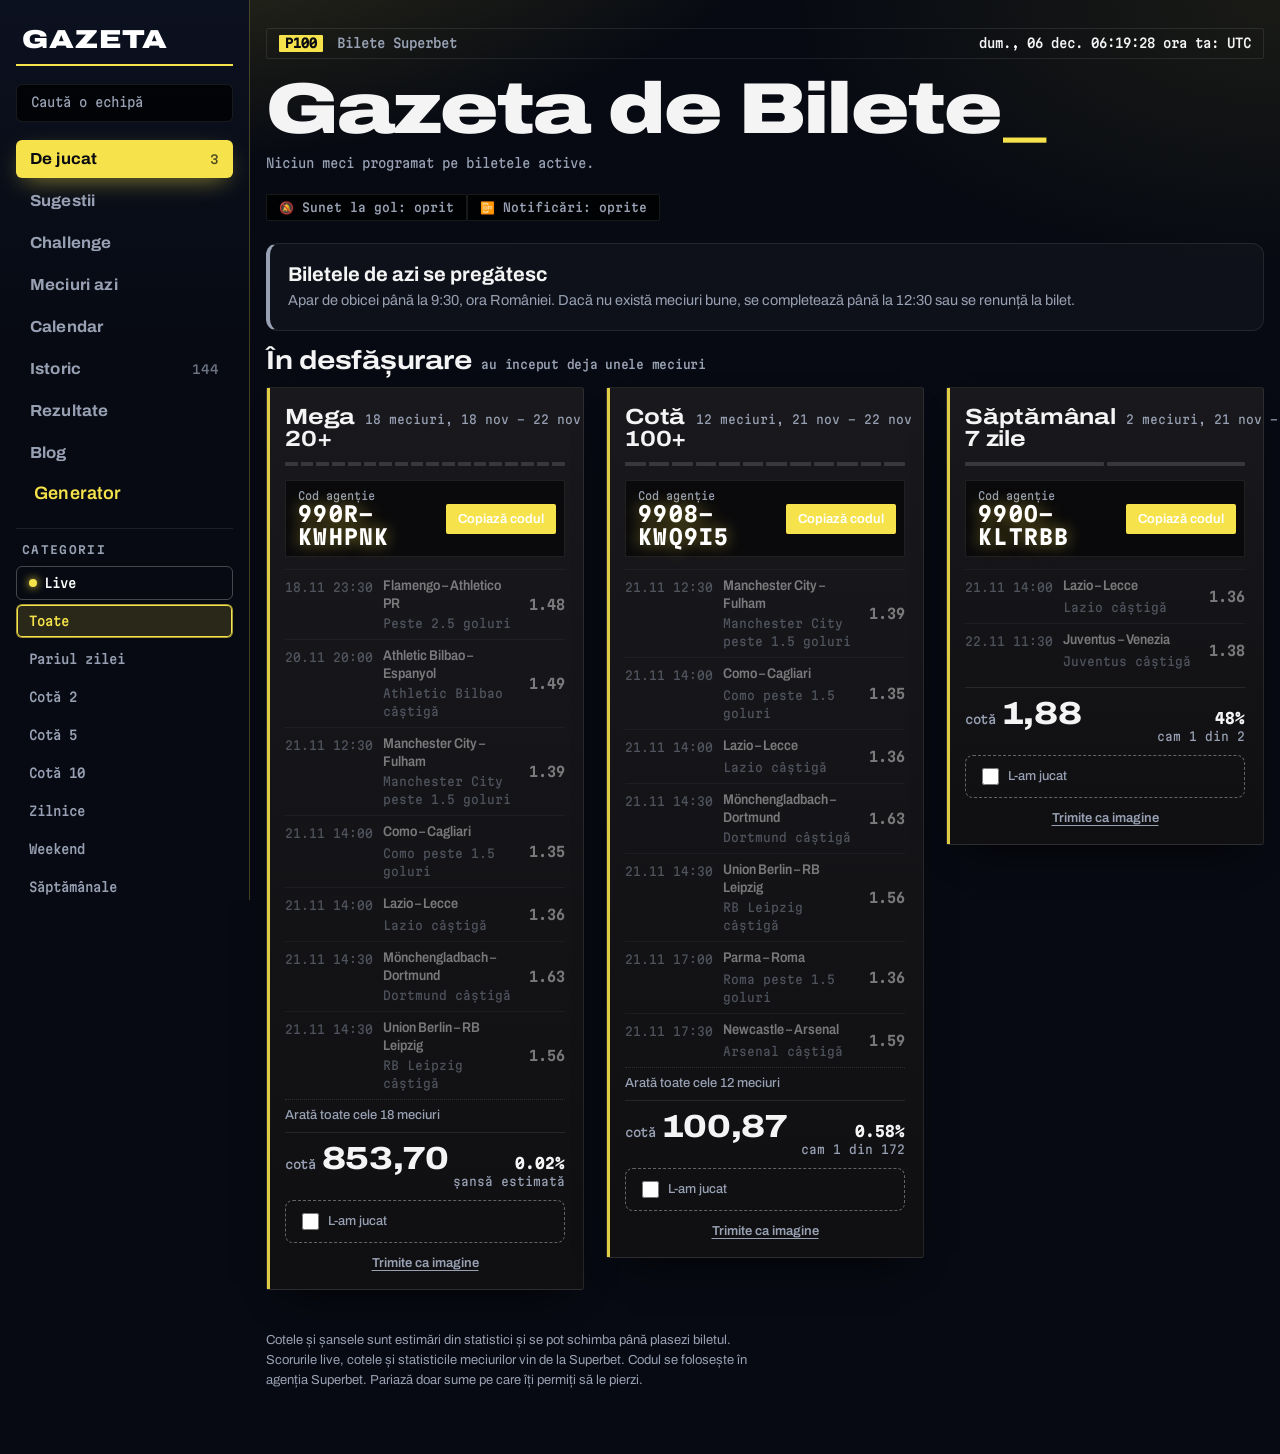
==== commit 1b9e65b6: "Elimină baschetul: bilete, fila Baschet, stiluri Co-Authored-By: Claude Sonnet 5.5 <noreply@anthropi" ====
--- a/index.html
+++ b/index.html
@@ -15,7 +15,7 @@
 <link rel="preconnect" href="https://fonts.googleapis.com">
 <link rel="preconnect" href="https://fonts.gstatic.com" crossorigin>
 <link href="https://fonts.googleapis.com/css2?family=Archivo:wdth,wght@62..125,400..900&family=Martian+Mono:wdth,wght@87.5..112.5,400..700&display=swap" rel="stylesheet">
-<link rel="stylesheet" href="style.css?v=83">
+<link rel="stylesheet" href="style.css?v=84">
 </head>
 <body>
 <div class="wrap">
@@ -37,7 +37,6 @@
       <button role="tab" data-tab="p" aria-selected="true">De jucat<span class="n" id="n-p"></span></button>
       <button role="tab" data-tab="s" aria-selected="false">Sugestii</button>
       <button role="tab" data-tab="x" aria-selected="false">Challenge</button>
-      <button role="tab" data-tab="k" aria-selected="false">Baschet<span class="n" id="n-k"></span></button>
       <button role="tab" data-tab="m" aria-selected="false">Meciuri azi</button>
       <button role="tab" data-tab="c" aria-selected="false">Calendar</button>
       <button role="tab" data-tab="h" aria-selected="false">Istoric<span class="n" id="n-h"></span></button>
@@ -63,6 +62,6 @@
 </div>
 
 <div class="toast" id="toast" role="status"></div>
-<script src="app.js?v=83"></script>
+<script src="app.js?v=84"></script>
 </body>
 </html>
--- a/style.css
+++ b/style.css
@@ -715,11 +715,5 @@
 .hs-range input[type=date]{background:var(--pitch,#0f0f12);color:var(--chalk);border:1px solid var(--line);border-radius:8px;padding:6px 8px;font:inherit;font-size:14px;color-scheme:dark}
 .hs-clear{background:none;border:1px solid var(--line);color:var(--chalk-dim);border-radius:8px;padding:7px 12px;font:inherit;font-size:13px;cursor:pointer}
 
-/* fila Baschet */
-.bk-why { margin: 14px 0 6px; padding: 12px 14px; border: 1px solid rgba(255,255,255,.14); border-radius: 10px; }
-.bk-why h4 { margin: 0 0 8px; font-size: 14px; }
-.bk-why ul { margin: 0; padding-left: 18px; }
-.bk-why li { margin: 0 0 6px; line-height: 1.4; }
-.bk-why .note { margin: 8px 0 0; }
 .tabs .tablink{padding:8px 18px;border-radius:999px;font:600 18px/1 var(--display);letter-spacing:.01em;color:var(--flood);text-decoration:none;white-space:nowrap}
 .tabs .tablink:hover{background:rgba(246,226,74,.12)}
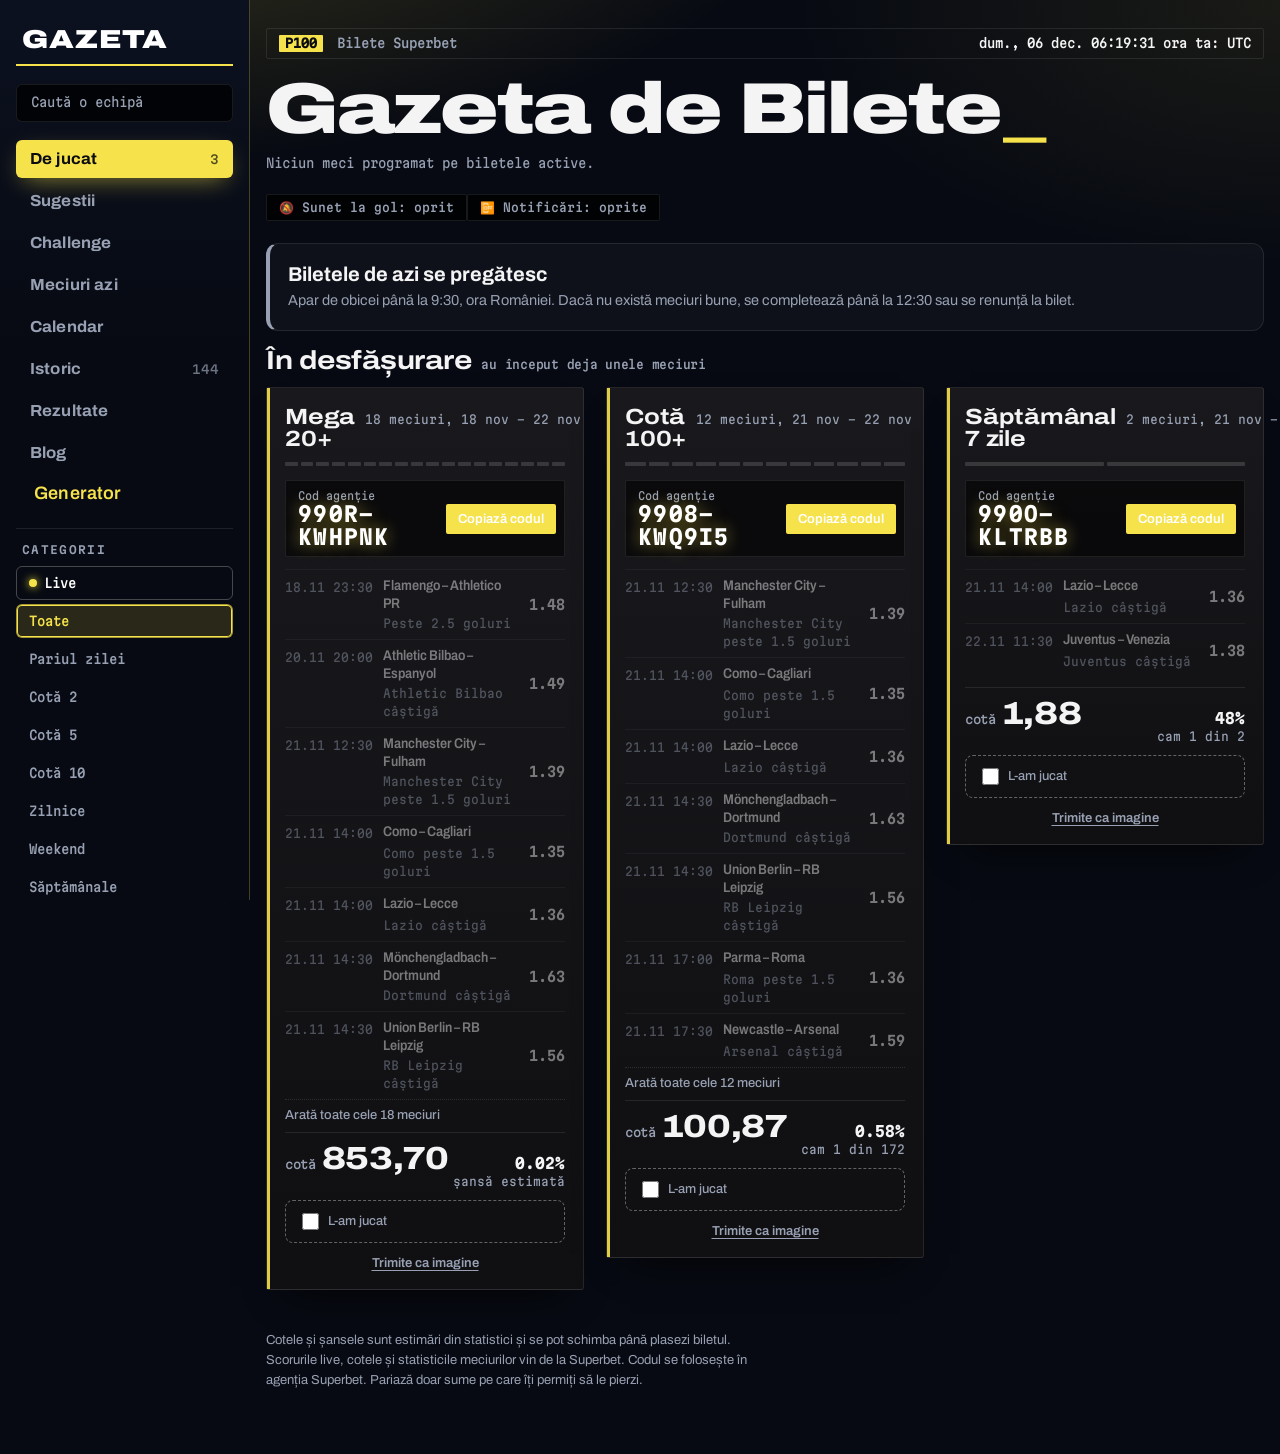
==== commit dfb7caff: "Meniu telefon: Blog și Generator în Mai mult Co-Authored-By: Claude Sonnet 5.5 <noreply@anthropic.co" ====
--- a/index.html
+++ b/index.html
@@ -15,7 +15,7 @@
 <link rel="preconnect" href="https://fonts.googleapis.com">
 <link rel="preconnect" href="https://fonts.gstatic.com" crossorigin>
 <link href="https://fonts.googleapis.com/css2?family=Archivo:wdth,wght@62..125,400..900&family=Martian+Mono:wdth,wght@87.5..112.5,400..700&display=swap" rel="stylesheet">
-<link rel="stylesheet" href="style.css?v=84">
+<link rel="stylesheet" href="style.css?v=85">
 </head>
 <body>
 <div class="wrap">
@@ -62,6 +62,6 @@
 </div>
 
 <div class="toast" id="toast" role="status"></div>
-<script src="app.js?v=84"></script>
+<script src="app.js?v=85"></script>
 </body>
 </html>
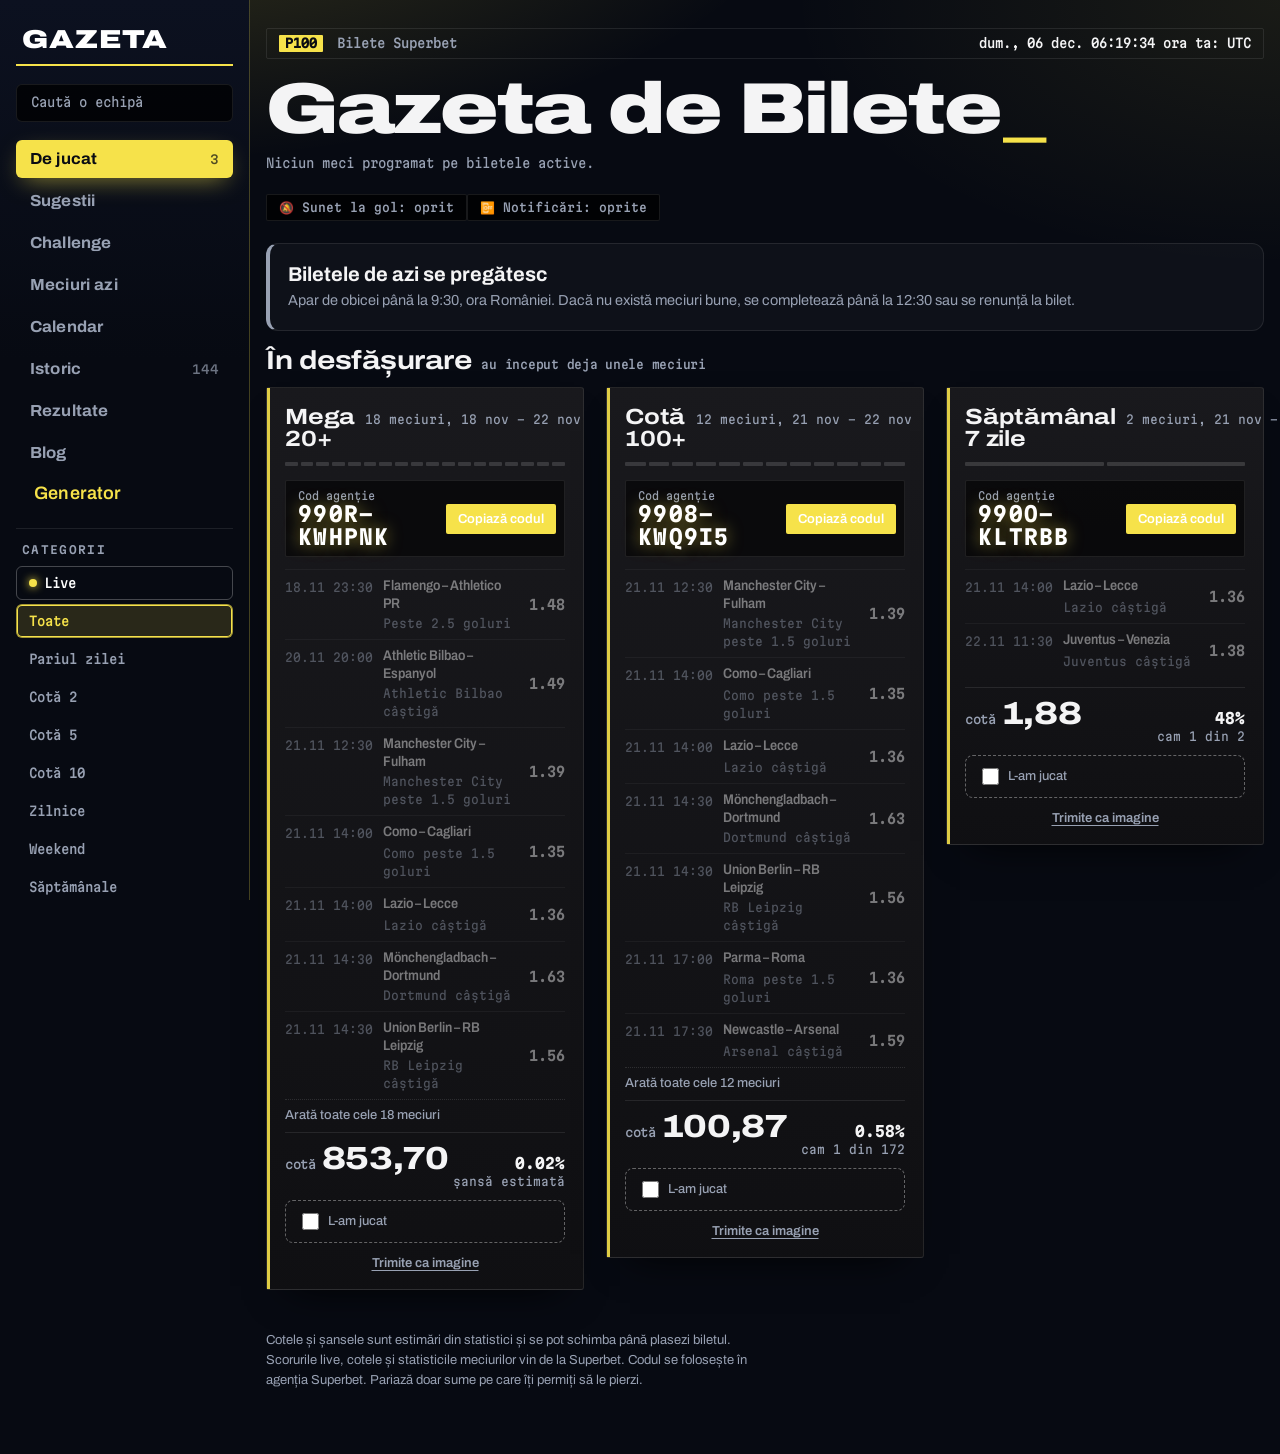
==== commit eedce2da: "Rezultate: tabelele se pot sorta cu click pe antet; generator cu 7 zile Co-Authored-By: Claude Sonne" ====
--- a/index.html
+++ b/index.html
@@ -15,7 +15,7 @@
 <link rel="preconnect" href="https://fonts.googleapis.com">
 <link rel="preconnect" href="https://fonts.gstatic.com" crossorigin>
 <link href="https://fonts.googleapis.com/css2?family=Archivo:wdth,wght@62..125,400..900&family=Martian+Mono:wdth,wght@87.5..112.5,400..700&display=swap" rel="stylesheet">
-<link rel="stylesheet" href="style.css?v=85">
+<link rel="stylesheet" href="style.css?v=86">
 </head>
 <body>
 <div class="wrap">
@@ -62,6 +62,6 @@
 </div>
 
 <div class="toast" id="toast" role="status"></div>
-<script src="app.js?v=85"></script>
+<script src="app.js?v=86"></script>
 </body>
 </html>
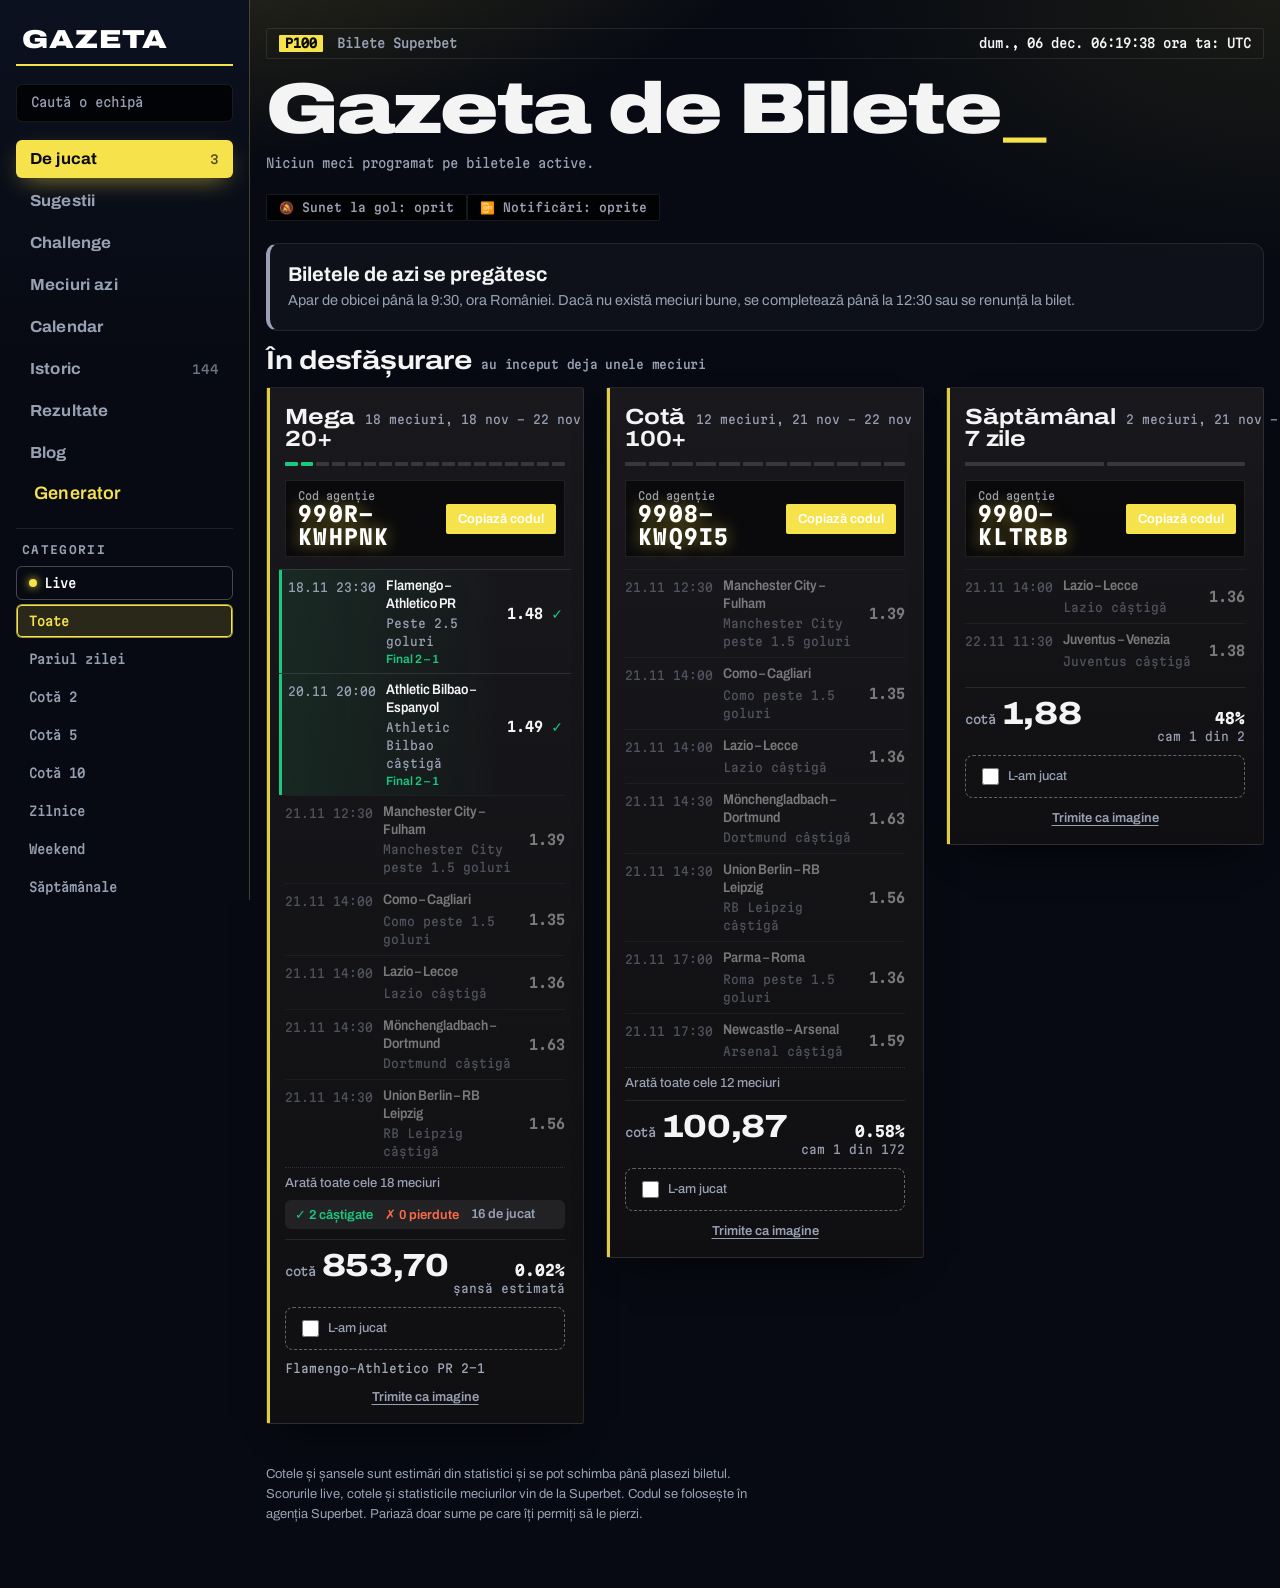
==== commit 3cf94c1a: "Validare rezultate: normalizare + avertizări, parser tolerant pe site Co-Authored-By: Claude Sonnet " ====
--- a/index.html
+++ b/index.html
@@ -15,7 +15,7 @@
 <link rel="preconnect" href="https://fonts.googleapis.com">
 <link rel="preconnect" href="https://fonts.gstatic.com" crossorigin>
 <link href="https://fonts.googleapis.com/css2?family=Archivo:wdth,wght@62..125,400..900&family=Martian+Mono:wdth,wght@87.5..112.5,400..700&display=swap" rel="stylesheet">
-<link rel="stylesheet" href="style.css?v=86">
+<link rel="stylesheet" href="style.css?v=87">
 </head>
 <body>
 <div class="wrap">
@@ -62,6 +62,6 @@
 </div>
 
 <div class="toast" id="toast" role="status"></div>
-<script src="app.js?v=86"></script>
+<script src="app.js?v=87"></script>
 </body>
 </html>
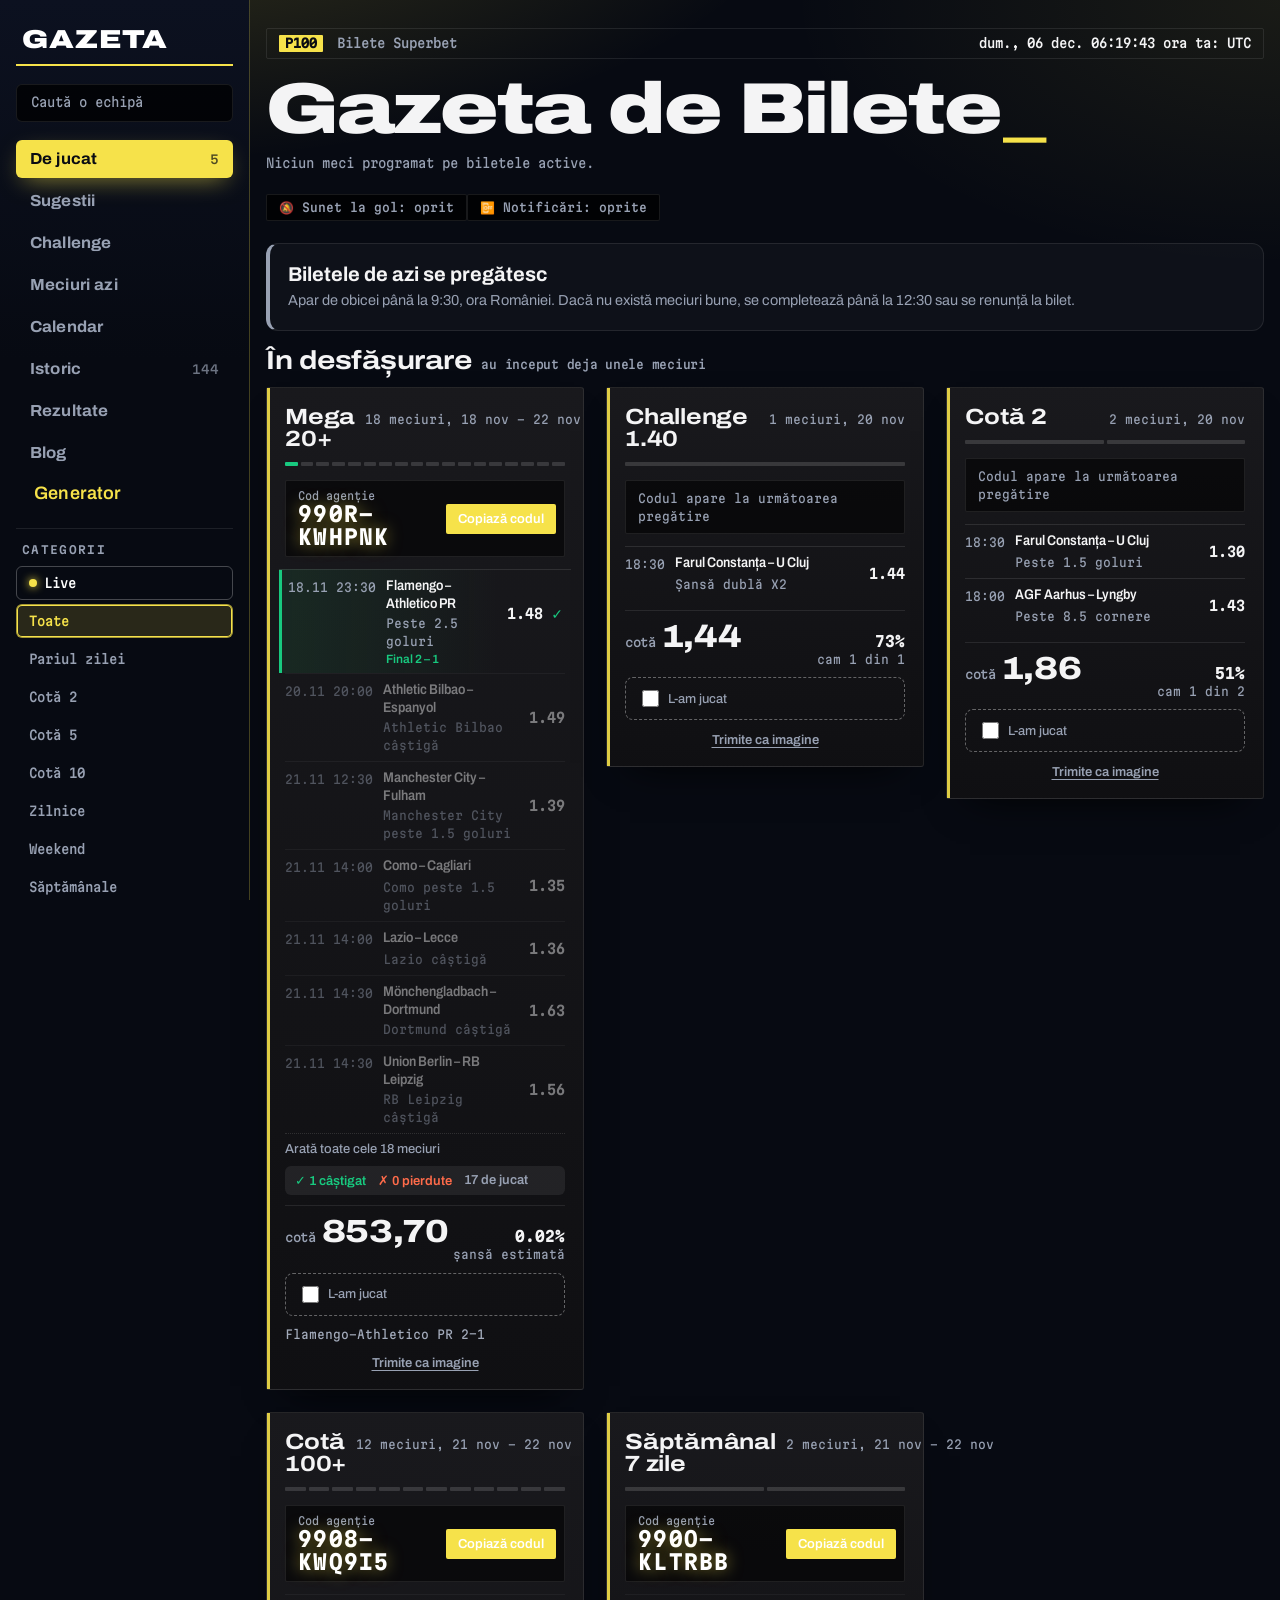
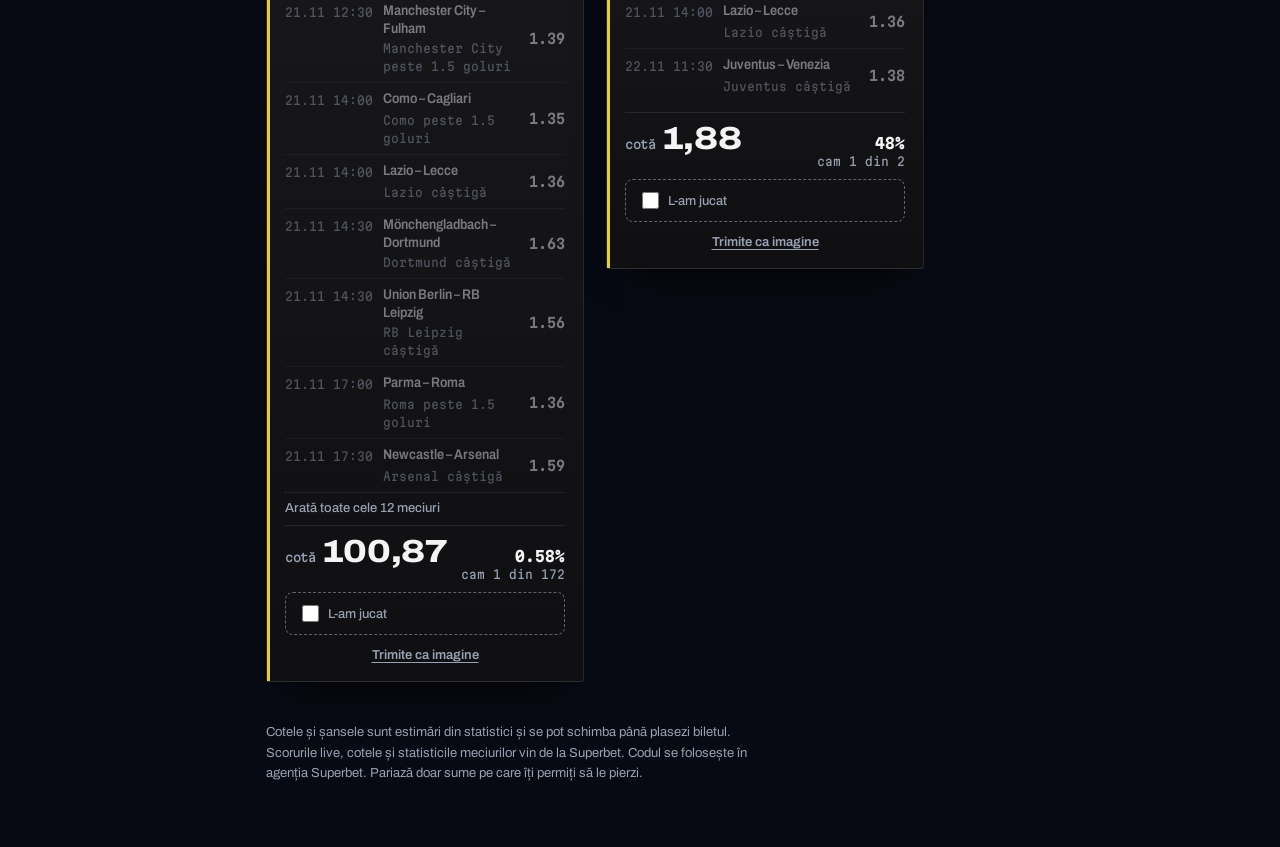
==== commit 558b6671: "Fix: parserul tolerant nu mai atribuie un scor canonic altui meci (Bilbao–Espanyol) Co-Authored-By: " ====
--- a/index.html
+++ b/index.html
@@ -15,7 +15,7 @@
 <link rel="preconnect" href="https://fonts.googleapis.com">
 <link rel="preconnect" href="https://fonts.gstatic.com" crossorigin>
 <link href="https://fonts.googleapis.com/css2?family=Archivo:wdth,wght@62..125,400..900&family=Martian+Mono:wdth,wght@87.5..112.5,400..700&display=swap" rel="stylesheet">
-<link rel="stylesheet" href="style.css?v=87">
+<link rel="stylesheet" href="style.css?v=88">
 </head>
 <body>
 <div class="wrap">
@@ -62,6 +62,6 @@
 </div>
 
 <div class="toast" id="toast" role="status"></div>
-<script src="app.js?v=87"></script>
+<script src="app.js?v=88"></script>
 </body>
 </html>
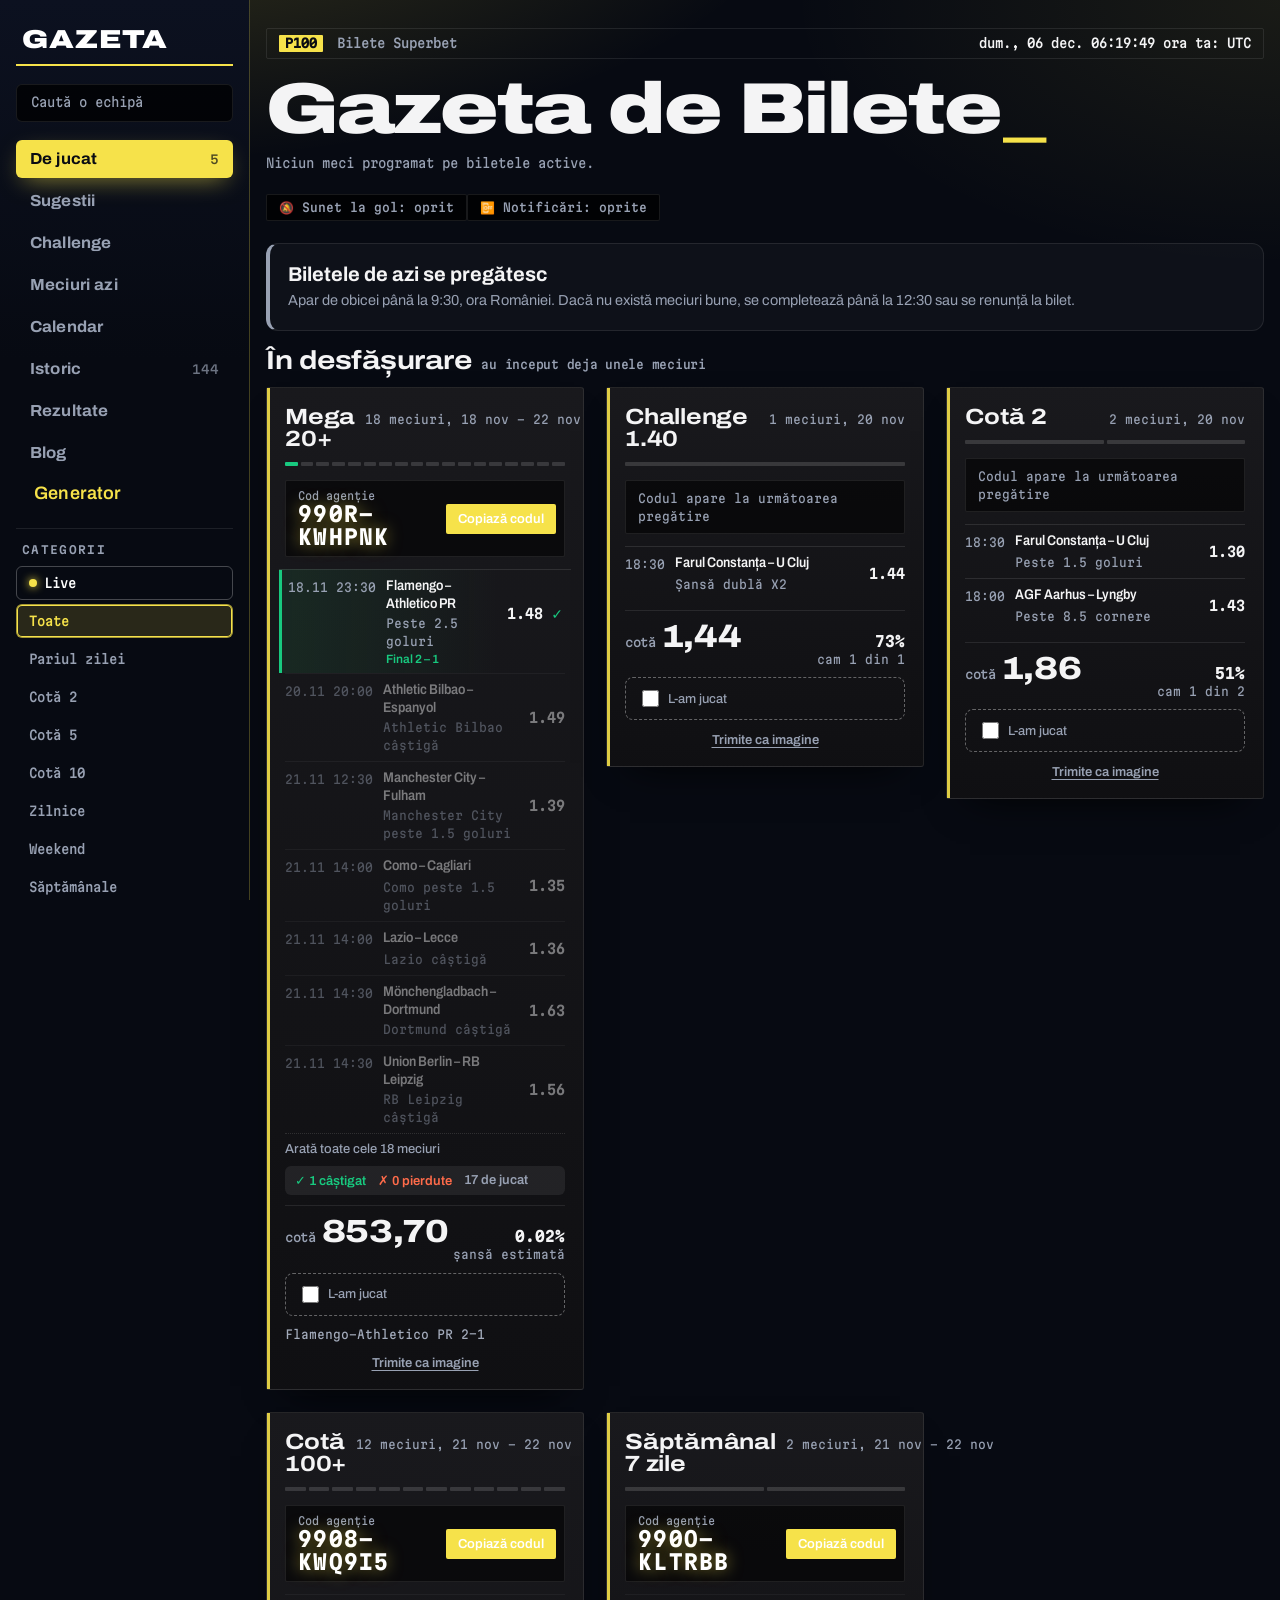
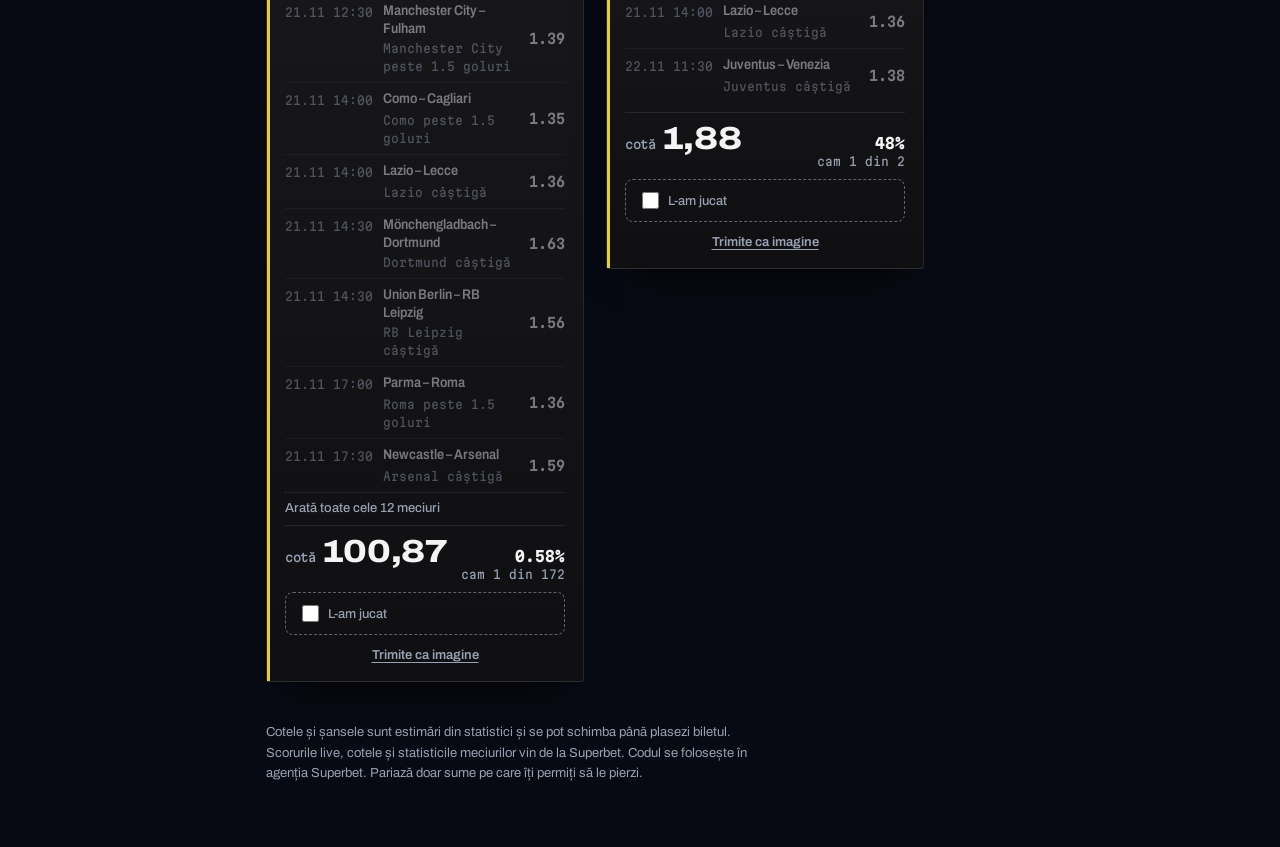
==== commit 8e9f1d6c: "Generator: mod Personalizat (2-30 meciuri, cotă țintă opțională, strategie), c2 cu etichetă, cereri " ====
--- a/index.html
+++ b/index.html
@@ -15,7 +15,7 @@
 <link rel="preconnect" href="https://fonts.googleapis.com">
 <link rel="preconnect" href="https://fonts.gstatic.com" crossorigin>
 <link href="https://fonts.googleapis.com/css2?family=Archivo:wdth,wght@62..125,400..900&family=Martian+Mono:wdth,wght@87.5..112.5,400..700&display=swap" rel="stylesheet">
-<link rel="stylesheet" href="style.css?v=88">
+<link rel="stylesheet" href="style.css?v=89">
 </head>
 <body>
 <div class="wrap">
@@ -62,6 +62,6 @@
 </div>
 
 <div class="toast" id="toast" role="status"></div>
-<script src="app.js?v=88"></script>
+<script src="app.js?v=89"></script>
 </body>
 </html>
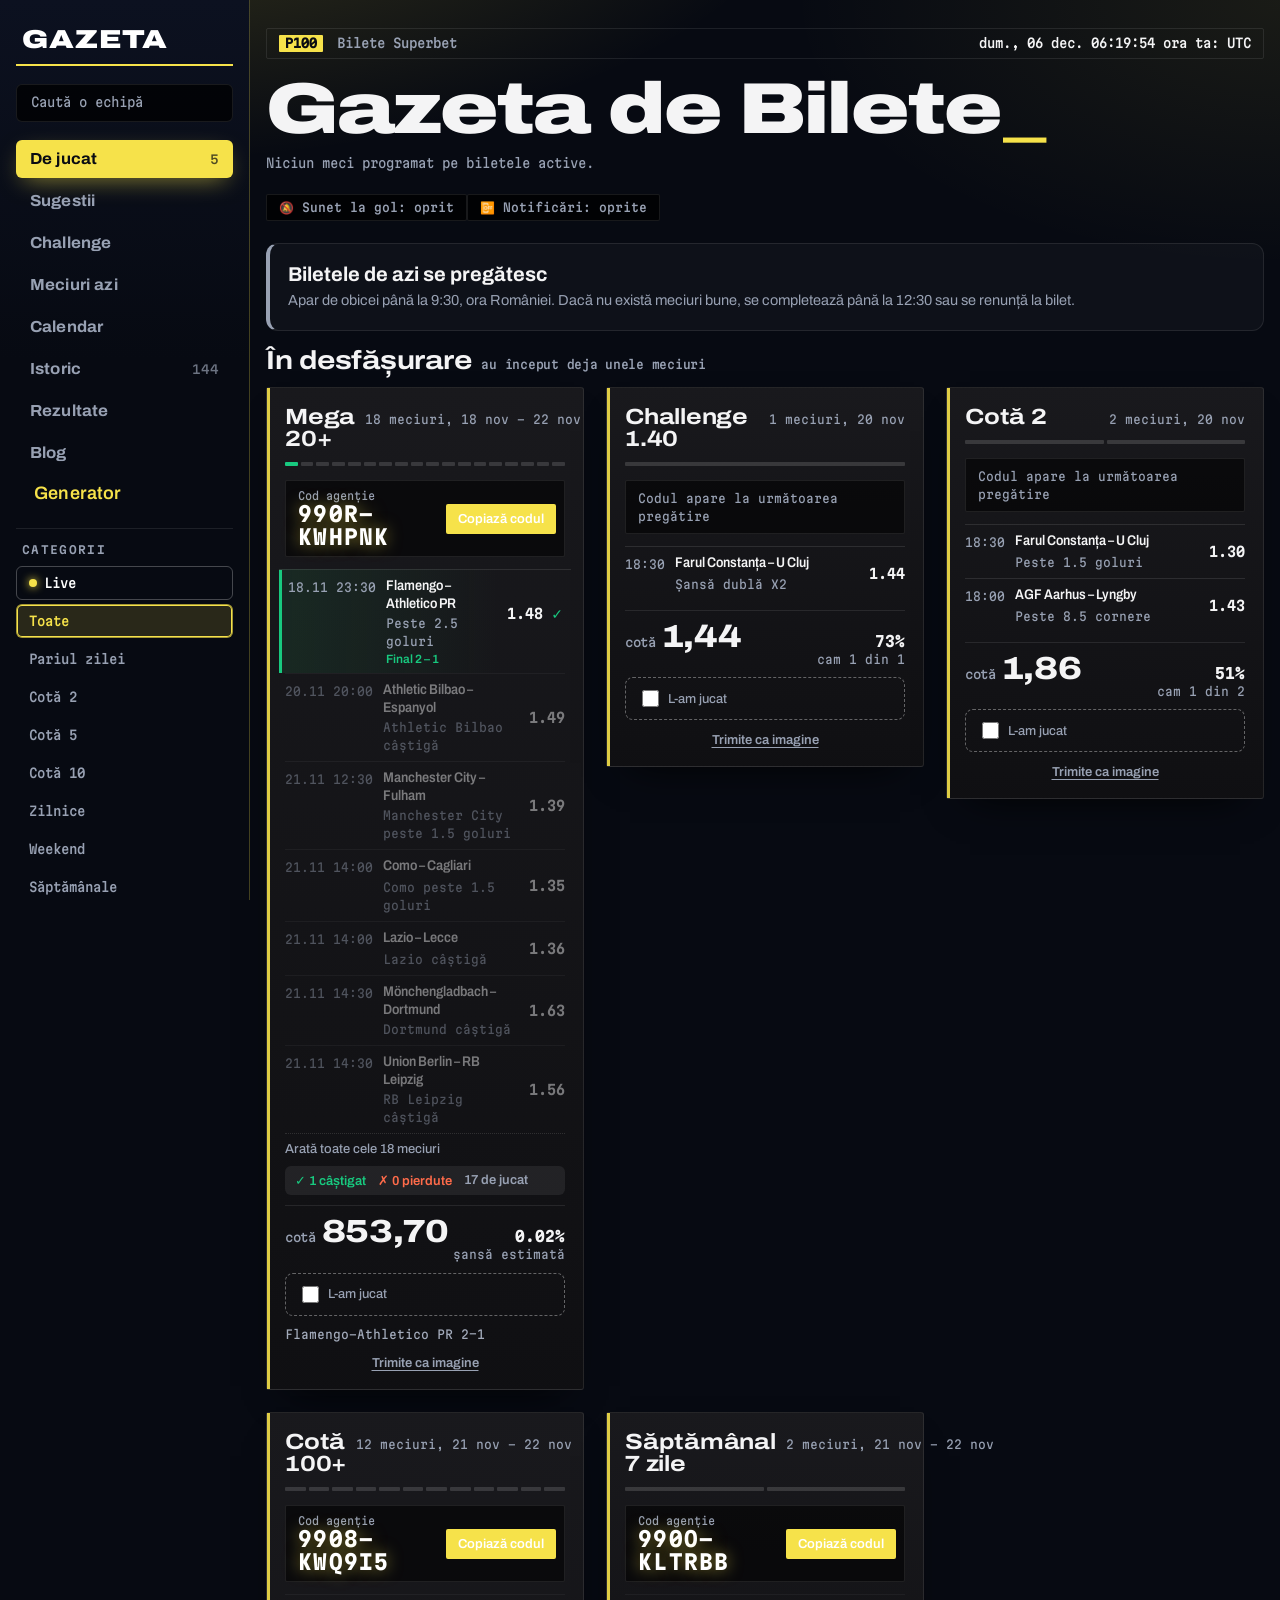
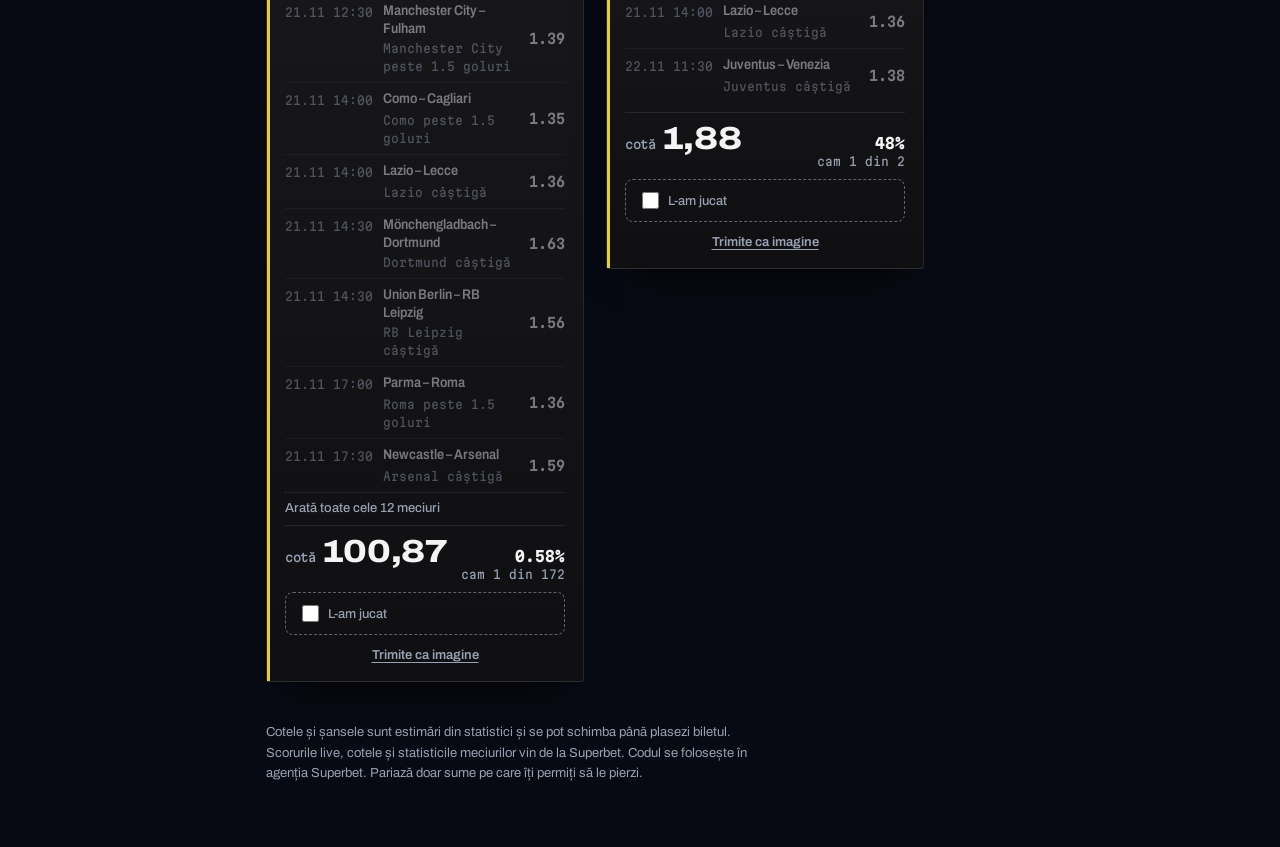
==== commit db5f7ab5: "Generator: etichetă card Personalizat Co-Authored-By: Claude Sonnet 5.5 <noreply@anthropic.com> Clau" ====
--- a/index.html
+++ b/index.html
@@ -15,7 +15,7 @@
 <link rel="preconnect" href="https://fonts.googleapis.com">
 <link rel="preconnect" href="https://fonts.gstatic.com" crossorigin>
 <link href="https://fonts.googleapis.com/css2?family=Archivo:wdth,wght@62..125,400..900&family=Martian+Mono:wdth,wght@87.5..112.5,400..700&display=swap" rel="stylesheet">
-<link rel="stylesheet" href="style.css?v=89">
+<link rel="stylesheet" href="style.css?v=90">
 </head>
 <body>
 <div class="wrap">
@@ -62,6 +62,6 @@
 </div>
 
 <div class="toast" id="toast" role="status"></div>
-<script src="app.js?v=89"></script>
+<script src="app.js?v=90"></script>
 </body>
 </html>
